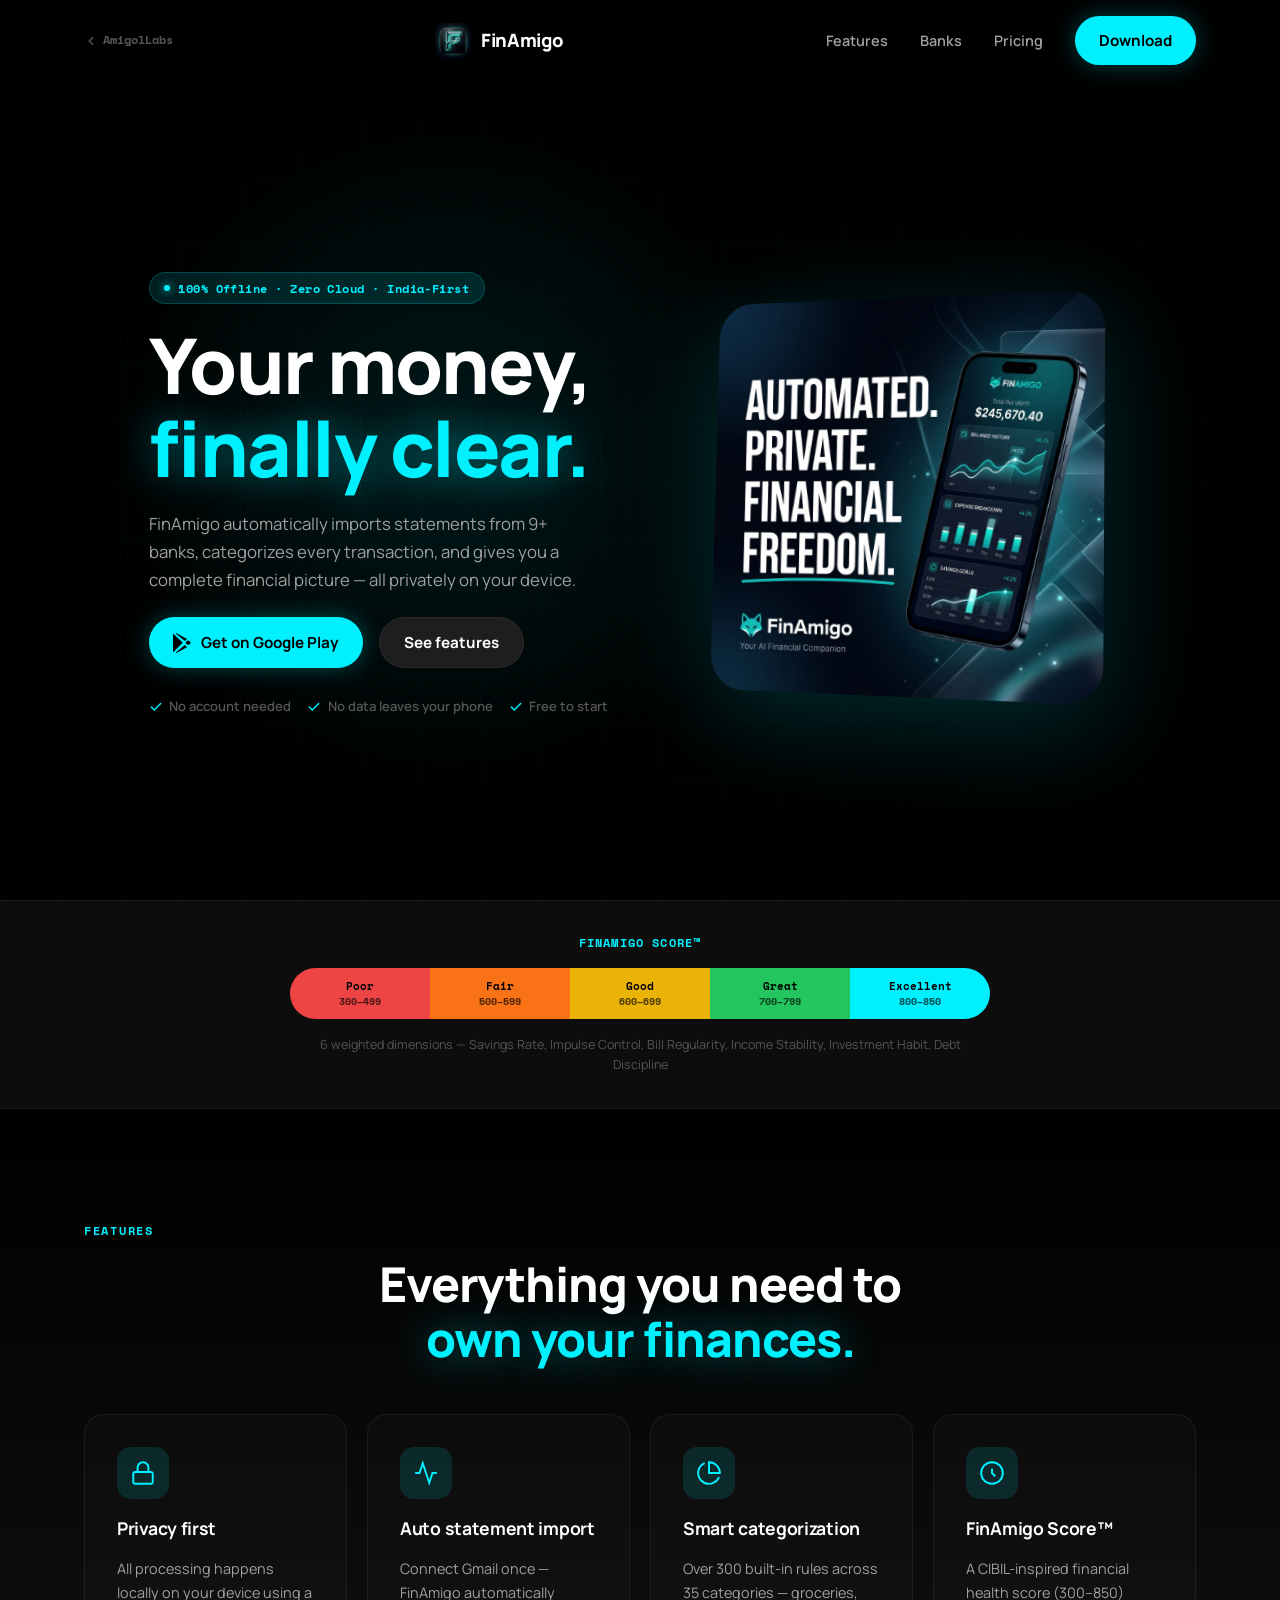
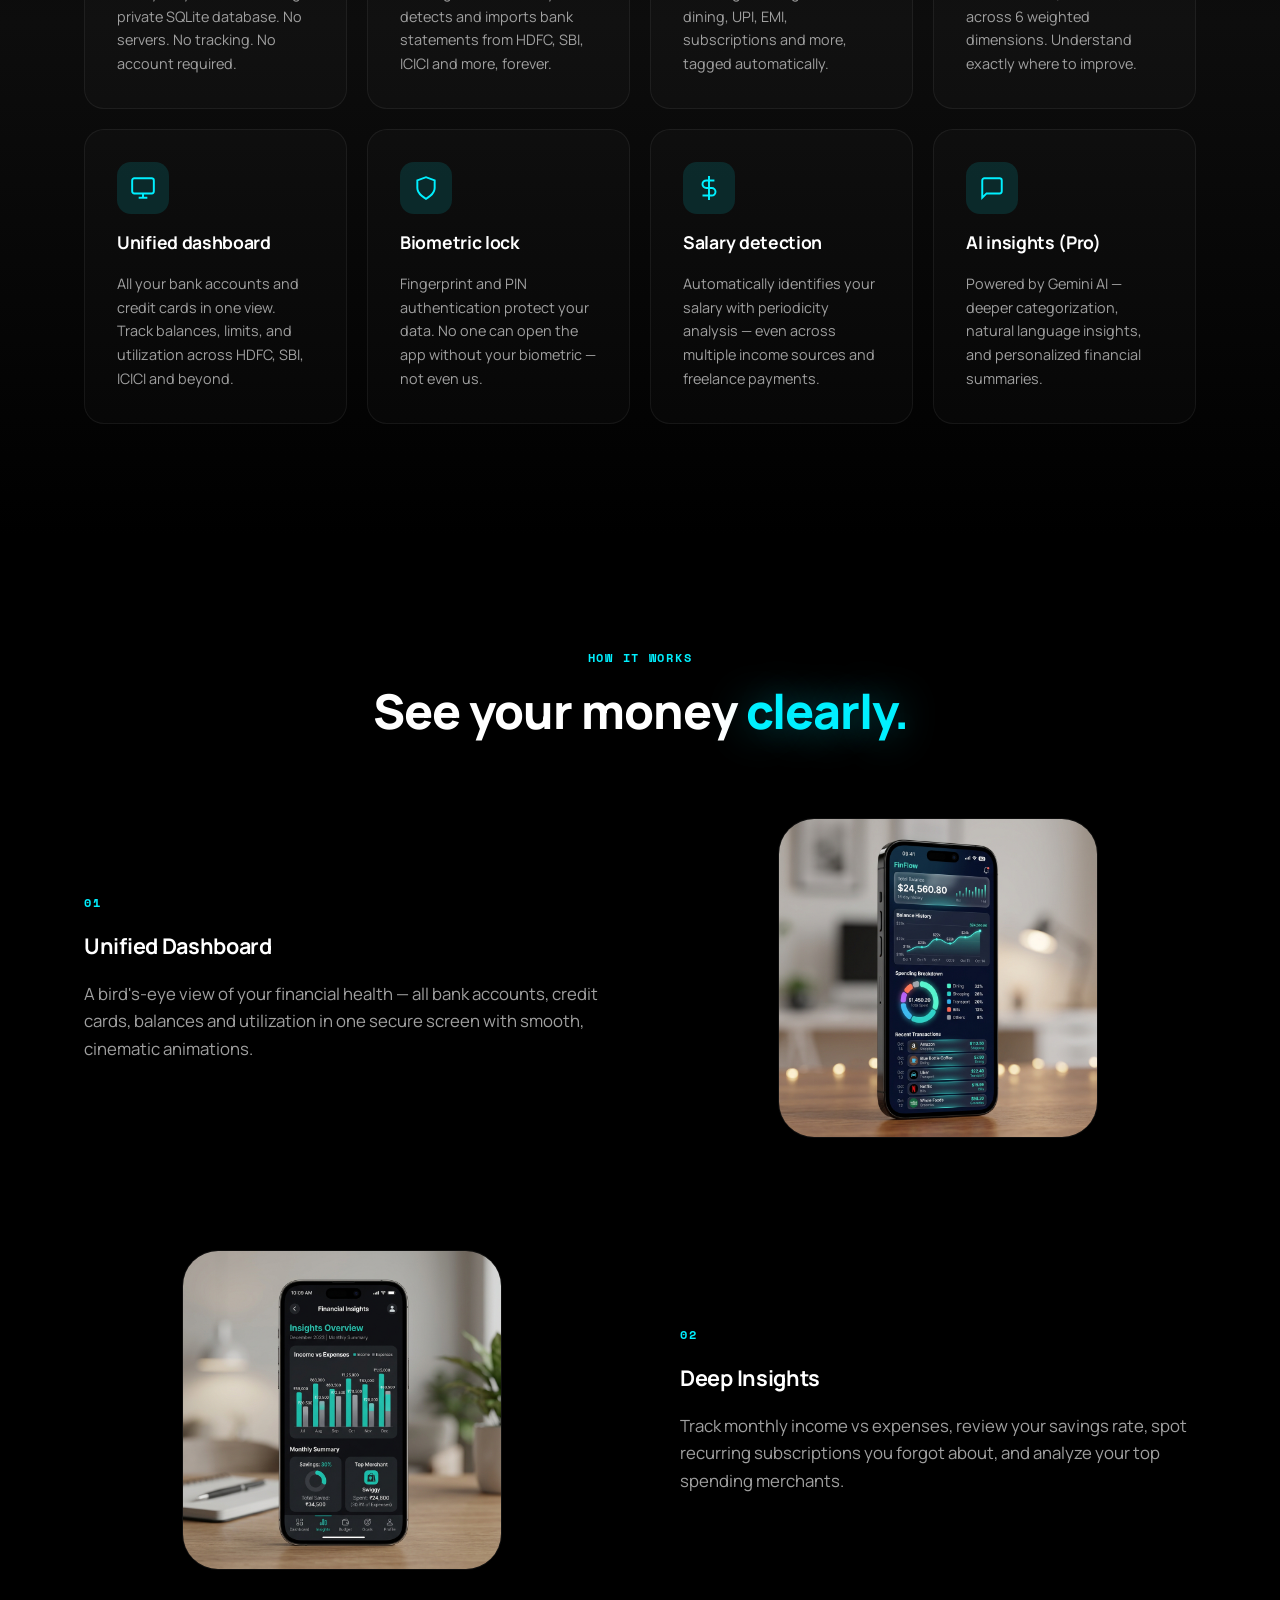
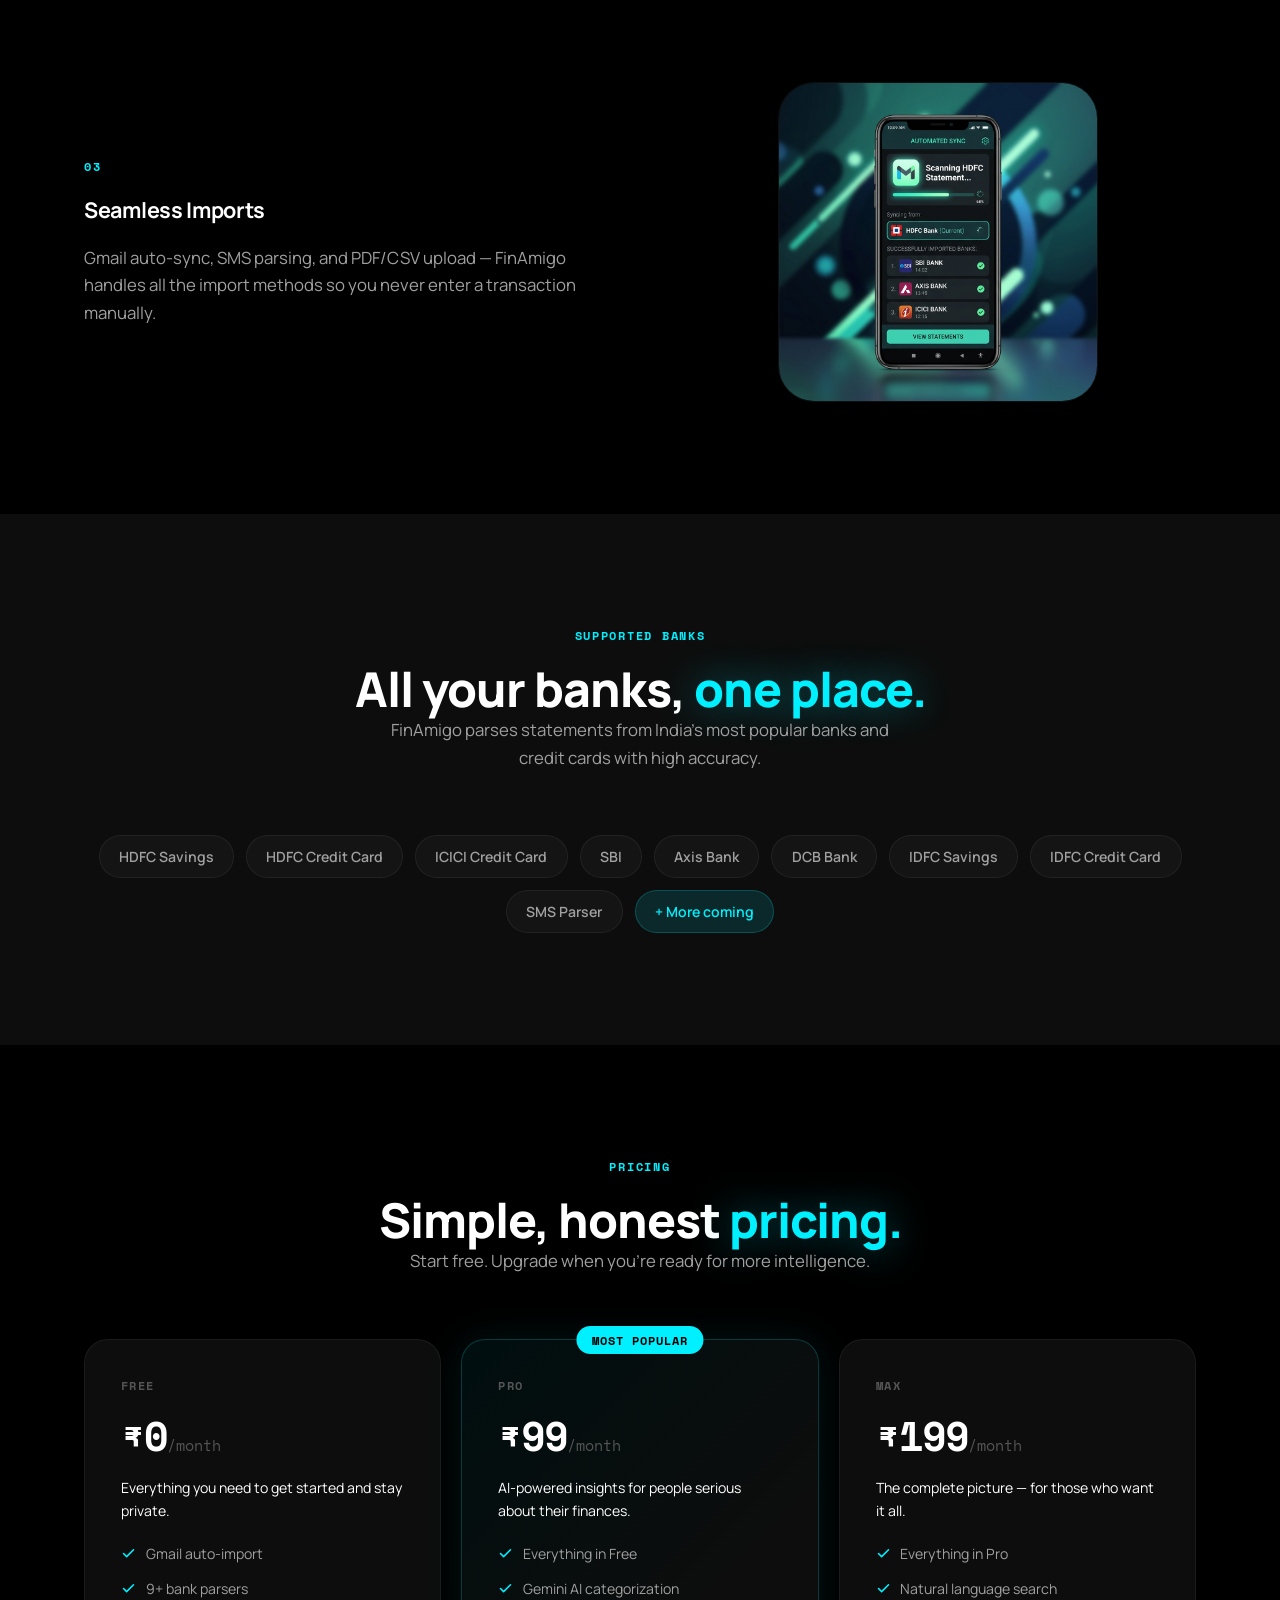
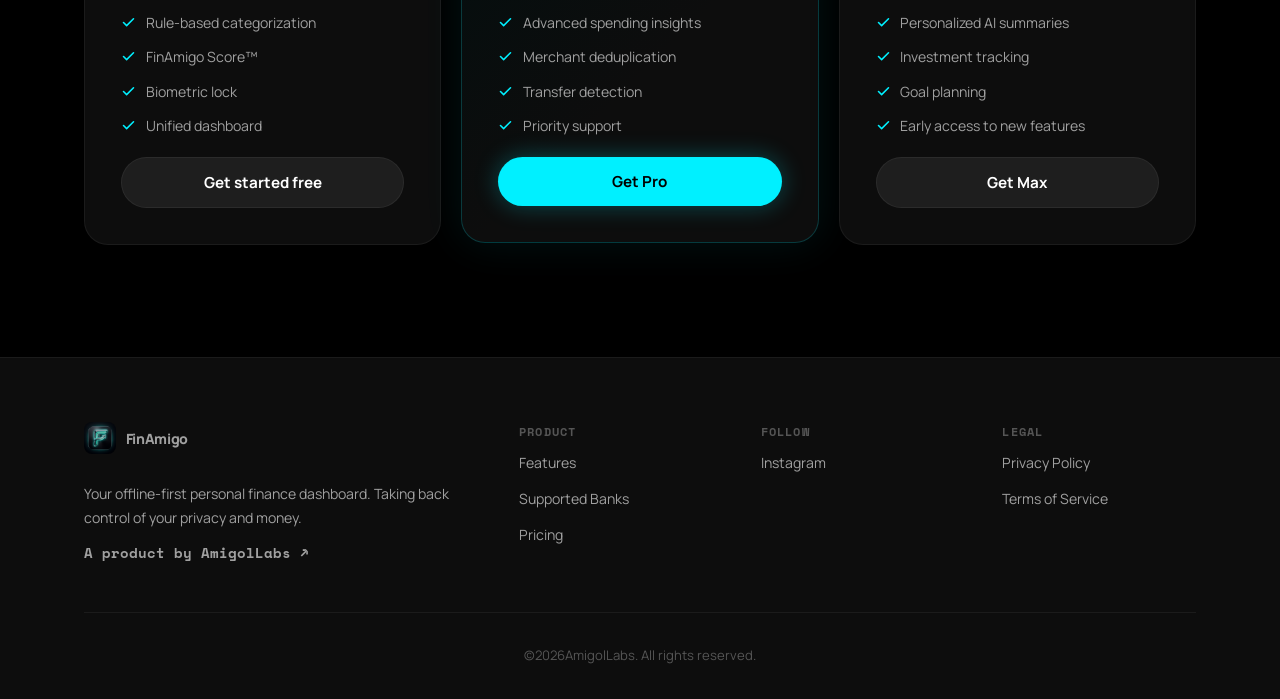
==== index.html @ de5a4629 "Initial launch: FinAmigo marketing website Co-Authored-By: Claude Sonnet 4.6 <noreply@anthropic.com>" ====
<!DOCTYPE html>
<html lang="en">
<head>
  <meta charset="UTF-8">
  <meta name="viewport" content="width=device-width, initial-scale=1.0">
  <title>FinAmigo — Offline-First Personal Finance for India</title>
  <meta name="description" content="FinAmigo is your privacy-first personal finance dashboard. Auto-import bank statements, track spending, and understand your money — 100% on-device.">
  <link rel="stylesheet" href="css/style.css">
  <link rel="icon" type="image/png" href="assets/images/app_icon.png">
</head>
<body>

  <!-- ── Navbar ──────────────────────────────────────────────────────────── -->
  <nav id="navbar">
    <div class="container nav-content">
      <a href="https://amigolabs.in" class="org-link">
        <svg width="14" height="14" viewBox="0 0 24 24" fill="none" stroke="currentColor" stroke-width="2.5" stroke-linecap="round" stroke-linejoin="round"><polyline points="15 18 9 12 15 6"/></svg>
        AmigolLabs
      </a>
      <a href="#" class="logo">
        <img src="assets/images/app_icon.png" alt="FinAmigo">
        FinAmigo
      </a>
      <div class="nav-links">
        <a href="#features">Features</a>
        <a href="#banks">Banks</a>
        <a href="#pricing">Pricing</a>
        <a href="#" onclick="alert('Coming soon on Google Play!'); return false;" class="btn btn-primary">Download</a>
      </div>
      <button class="hamburger" id="hamburger" aria-label="Menu">
        <span></span><span></span><span></span>
      </button>
    </div>
    <div class="mobile-menu" id="mobileMenu">
      <a href="#features">Features</a>
      <a href="#banks">Supported Banks</a>
      <a href="#pricing">Pricing</a>
      <a href="https://amigolabs.in">← AmigolLabs</a>
    </div>
  </nav>

  <!-- ── Hero ────────────────────────────────────────────────────────────── -->
  <header class="hero">
    <div class="glow-bg"></div>
    <div class="hero-grid"></div>
    <div class="container hero-content">
      <div class="hero-text fade-up">
        <div class="hero-badge">
          <span class="badge-dot"></span>
          100% Offline · Zero Cloud · India-First
        </div>
        <h1>Your money,<br><span class="highlight">finally clear.</span></h1>
        <p>FinAmigo automatically imports statements from 9+ banks, categorizes every transaction, and gives you a complete financial picture — all privately on your device.</p>
        <div class="cta-group">
          <a href="#" onclick="alert('Coming soon on Google Play!'); return false;" class="btn btn-primary">
            <svg width="20" height="20" viewBox="0 0 24 24" fill="currentColor"><path d="M3.18 23.76c.3.17.64.24.99.2l12.6-6.95-2.54-2.54-11.05 9.29zM.17 1.04C.07 1.3 0 1.6 0 1.94v20.12c0 .34.06.64.17.9l.09.09 11.27-11.27v-.27L.26.95.17 1.04zM20.65 10.48l-2.93-1.65-2.83 2.83 2.83 2.83 2.95-1.66c.84-.47.84-1.24-.02-1.35zM4.17.24l12.6 6.96-2.54 2.54L3.18.45c.3-.38.7-.4.99-.21z"/></svg>
            Get on Google Play
          </a>
          <a href="#features" class="btn btn-secondary">See features</a>
        </div>
        <div class="hero-trust">
          <div class="trust-item">
            <svg width="14" height="14" viewBox="0 0 24 24" fill="none" stroke="currentColor" stroke-width="2.5" stroke-linecap="round" stroke-linejoin="round"><polyline points="20 6 9 17 4 12"/></svg>
            No account needed
          </div>
          <div class="trust-item">
            <svg width="14" height="14" viewBox="0 0 24 24" fill="none" stroke="currentColor" stroke-width="2.5" stroke-linecap="round" stroke-linejoin="round"><polyline points="20 6 9 17 4 12"/></svg>
            No data leaves your phone
          </div>
          <div class="trust-item">
            <svg width="14" height="14" viewBox="0 0 24 24" fill="none" stroke="currentColor" stroke-width="2.5" stroke-linecap="round" stroke-linejoin="round"><polyline points="20 6 9 17 4 12"/></svg>
            Free to start
          </div>
        </div>
      </div>
      <div class="hero-image-container fade-up">
        <div class="phone-glow"></div>
        <img src="assets/images/feature_banner.png" alt="FinAmigo App Preview" class="hero-image">
      </div>
    </div>
  </header>

  <!-- ── Score strip ──────────────────────────────────────────────────────── -->
  <div class="score-strip">
    <div class="container score-strip-inner">
      <div class="score-label">FinAmigo Score™</div>
      <div class="score-track">
        <div class="score-segment bad">Poor<br><span>300–499</span></div>
        <div class="score-segment fair">Fair<br><span>500–599</span></div>
        <div class="score-segment good">Good<br><span>600–699</span></div>
        <div class="score-segment great">Great<br><span>700–799</span></div>
        <div class="score-segment excellent">Excellent<br><span>800–850</span></div>
      </div>
      <div class="score-desc">6 weighted dimensions — Savings Rate, Impulse Control, Bill Regularity, Income Stability, Investment Habit, Debt Discipline</div>
    </div>
  </div>

  <!-- ── Features ─────────────────────────────────────────────────────────── -->
  <section id="features" class="features">
    <div class="container">
      <div class="section-label fade-up">Features</div>
      <h2 class="fade-up">Everything you need to<br><span class="highlight">own your finances.</span></h2>

      <div class="feature-grid">
        <div class="feature-card fade-up">
          <div class="feature-icon">
            <svg viewBox="0 0 24 24" fill="none" stroke="currentColor" stroke-width="1.8"><rect x="3" y="11" width="18" height="11" rx="2"/><path d="M7 11V7a5 5 0 0 1 10 0v4"/></svg>
          </div>
          <h3>Privacy first</h3>
          <p>All processing happens locally on your device using a private SQLite database. No servers. No tracking. No account required.</p>
        </div>

        <div class="feature-card fade-up">
          <div class="feature-icon">
            <svg viewBox="0 0 24 24" fill="none" stroke="currentColor" stroke-width="1.8"><polyline points="22 12 18 12 15 21 9 3 6 12 2 12"/></svg>
          </div>
          <h3>Auto statement import</h3>
          <p>Connect Gmail once — FinAmigo automatically detects and imports bank statements from HDFC, SBI, ICICI and more, forever.</p>
        </div>

        <div class="feature-card fade-up">
          <div class="feature-icon">
            <svg viewBox="0 0 24 24" fill="none" stroke="currentColor" stroke-width="1.8"><path d="M21.21 15.89A10 10 0 1 1 8 2.83"/><path d="M22 12A10 10 0 0 0 12 2v10z"/></svg>
          </div>
          <h3>Smart categorization</h3>
          <p>Over 300 built-in rules across 35 categories — groceries, dining, UPI, EMI, subscriptions and more, tagged automatically.</p>
        </div>

        <div class="feature-card fade-up">
          <div class="feature-icon">
            <svg viewBox="0 0 24 24" fill="none" stroke="currentColor" stroke-width="1.8"><circle cx="12" cy="12" r="10"/><path d="M12 8v4l3 3"/></svg>
          </div>
          <h3>FinAmigo Score™</h3>
          <p>A CIBIL-inspired financial health score (300–850) across 6 weighted dimensions. Understand exactly where to improve.</p>
        </div>

        <div class="feature-card fade-up">
          <div class="feature-icon">
            <svg viewBox="0 0 24 24" fill="none" stroke="currentColor" stroke-width="1.8"><rect x="2" y="3" width="20" height="14" rx="2"/><line x1="8" y1="21" x2="16" y2="21"/><line x1="12" y1="17" x2="12" y2="21"/></svg>
          </div>
          <h3>Unified dashboard</h3>
          <p>All your bank accounts and credit cards in one view. Track balances, limits, and utilization across HDFC, SBI, ICICI and beyond.</p>
        </div>

        <div class="feature-card fade-up">
          <div class="feature-icon">
            <svg viewBox="0 0 24 24" fill="none" stroke="currentColor" stroke-width="1.8"><path d="M12 22s8-4 8-10V5l-8-3-8 3v7c0 6 8 10 8 10z"/></svg>
          </div>
          <h3>Biometric lock</h3>
          <p>Fingerprint and PIN authentication protect your data. No one can open the app without your biometric — not even us.</p>
        </div>

        <div class="feature-card fade-up">
          <div class="feature-icon">
            <svg viewBox="0 0 24 24" fill="none" stroke="currentColor" stroke-width="1.8"><line x1="12" y1="1" x2="12" y2="23"/><path d="M17 5H9.5a3.5 3.5 0 0 0 0 7h5a3.5 3.5 0 0 1 0 7H6"/></svg>
          </div>
          <h3>Salary detection</h3>
          <p>Automatically identifies your salary with periodicity analysis — even across multiple income sources and freelance payments.</p>
        </div>

        <div class="feature-card fade-up">
          <div class="feature-icon">
            <svg viewBox="0 0 24 24" fill="none" stroke="currentColor" stroke-width="1.8"><path d="M21 15a2 2 0 0 1-2 2H7l-4 4V5a2 2 0 0 1 2-2h14a2 2 0 0 1 2 2z"/></svg>
          </div>
          <h3>AI insights (Pro)</h3>
          <p>Powered by Gemini AI — deeper categorization, natural language insights, and personalized financial summaries.</p>
        </div>
      </div>
    </div>
  </section>

  <!-- ── Showcase ──────────────────────────────────────────────────────────── -->
  <section id="showcase" class="showcase">
    <div class="container">
      <div class="section-label fade-up" style="text-align:center">How it works</div>
      <h2 class="fade-up">See your money <span class="highlight">clearly.</span></h2>

      <div class="showcase-row fade-up">
        <div class="showcase-text">
          <div class="showcase-num">01</div>
          <h3>Unified Dashboard</h3>
          <p>A bird's-eye view of your financial health — all bank accounts, credit cards, balances and utilization in one secure screen with smooth, cinematic animations.</p>
        </div>
        <div class="showcase-img-wrap">
          <img src="assets/images/screenshot_dashboard.png" alt="Dashboard" class="showcase-img">
        </div>
      </div>

      <div class="showcase-row reverse fade-up">
        <div class="showcase-text">
          <div class="showcase-num">02</div>
          <h3>Deep Insights</h3>
          <p>Track monthly income vs expenses, review your savings rate, spot recurring subscriptions you forgot about, and analyze your top spending merchants.</p>
        </div>
        <div class="showcase-img-wrap">
          <img src="assets/images/screenshot_insights.png" alt="Insights" class="showcase-img">
        </div>
      </div>

      <div class="showcase-row fade-up">
        <div class="showcase-text">
          <div class="showcase-num">03</div>
          <h3>Seamless Imports</h3>
          <p>Gmail auto-sync, SMS parsing, and PDF/CSV upload — FinAmigo handles all the import methods so you never enter a transaction manually.</p>
        </div>
        <div class="showcase-img-wrap">
          <img src="assets/images/screenshot_sync.png" alt="Sync" class="showcase-img">
        </div>
      </div>
    </div>
  </section>

  <!-- ── Banks ─────────────────────────────────────────────────────────────── -->
  <section id="banks" class="banks">
    <div class="container">
      <div class="section-label fade-up" style="text-align:center">Supported banks</div>
      <h2 class="fade-up">All your banks, <span class="highlight">one place.</span></h2>
      <p class="section-sub fade-up">FinAmigo parses statements from India's most popular banks and credit cards with high accuracy.</p>
      <div class="banks-grid fade-up">
        <div class="bank-pill">HDFC Savings</div>
        <div class="bank-pill">HDFC Credit Card</div>
        <div class="bank-pill">ICICI Credit Card</div>
        <div class="bank-pill">SBI</div>
        <div class="bank-pill">Axis Bank</div>
        <div class="bank-pill">DCB Bank</div>
        <div class="bank-pill">IDFC Savings</div>
        <div class="bank-pill">IDFC Credit Card</div>
        <div class="bank-pill">SMS Parser</div>
        <div class="bank-pill more">+ More coming</div>
      </div>
    </div>
  </section>

  <!-- ── Pricing ────────────────────────────────────────────────────────────── -->
  <section id="pricing" class="pricing">
    <div class="container">
      <div class="section-label fade-up" style="text-align:center">Pricing</div>
      <h2 class="fade-up">Simple, honest <span class="highlight">pricing.</span></h2>
      <p class="section-sub fade-up">Start free. Upgrade when you're ready for more intelligence.</p>

      <div class="pricing-grid">
        <!-- Free -->
        <div class="pricing-card fade-up">
          <div class="plan-name">Free</div>
          <div class="plan-price">₹0<span>/month</span></div>
          <div class="plan-desc">Everything you need to get started and stay private.</div>
          <ul class="plan-features">
            <li><svg viewBox="0 0 24 24" fill="none" stroke="currentColor" stroke-width="2.5" stroke-linecap="round" stroke-linejoin="round"><polyline points="20 6 9 17 4 12"/></svg> Gmail auto-import</li>
            <li><svg viewBox="0 0 24 24" fill="none" stroke="currentColor" stroke-width="2.5" stroke-linecap="round" stroke-linejoin="round"><polyline points="20 6 9 17 4 12"/></svg> 9+ bank parsers</li>
            <li><svg viewBox="0 0 24 24" fill="none" stroke="currentColor" stroke-width="2.5" stroke-linecap="round" stroke-linejoin="round"><polyline points="20 6 9 17 4 12"/></svg> Rule-based categorization</li>
            <li><svg viewBox="0 0 24 24" fill="none" stroke="currentColor" stroke-width="2.5" stroke-linecap="round" stroke-linejoin="round"><polyline points="20 6 9 17 4 12"/></svg> FinAmigo Score™</li>
            <li><svg viewBox="0 0 24 24" fill="none" stroke="currentColor" stroke-width="2.5" stroke-linecap="round" stroke-linejoin="round"><polyline points="20 6 9 17 4 12"/></svg> Biometric lock</li>
            <li><svg viewBox="0 0 24 24" fill="none" stroke="currentColor" stroke-width="2.5" stroke-linecap="round" stroke-linejoin="round"><polyline points="20 6 9 17 4 12"/></svg> Unified dashboard</li>
          </ul>
          <a href="#" onclick="alert('Coming soon!'); return false;" class="btn btn-secondary plan-cta">Get started free</a>
        </div>

        <!-- Pro -->
        <div class="pricing-card pro fade-up">
          <div class="plan-badge">Most popular</div>
          <div class="plan-name">Pro</div>
          <div class="plan-price">₹99<span>/month</span></div>
          <div class="plan-desc">AI-powered insights for people serious about their finances.</div>
          <ul class="plan-features">
            <li><svg viewBox="0 0 24 24" fill="none" stroke="currentColor" stroke-width="2.5" stroke-linecap="round" stroke-linejoin="round"><polyline points="20 6 9 17 4 12"/></svg> Everything in Free</li>
            <li><svg viewBox="0 0 24 24" fill="none" stroke="currentColor" stroke-width="2.5" stroke-linecap="round" stroke-linejoin="round"><polyline points="20 6 9 17 4 12"/></svg> Gemini AI categorization</li>
            <li><svg viewBox="0 0 24 24" fill="none" stroke="currentColor" stroke-width="2.5" stroke-linecap="round" stroke-linejoin="round"><polyline points="20 6 9 17 4 12"/></svg> Advanced spending insights</li>
            <li><svg viewBox="0 0 24 24" fill="none" stroke="currentColor" stroke-width="2.5" stroke-linecap="round" stroke-linejoin="round"><polyline points="20 6 9 17 4 12"/></svg> Merchant deduplication</li>
            <li><svg viewBox="0 0 24 24" fill="none" stroke="currentColor" stroke-width="2.5" stroke-linecap="round" stroke-linejoin="round"><polyline points="20 6 9 17 4 12"/></svg> Transfer detection</li>
            <li><svg viewBox="0 0 24 24" fill="none" stroke="currentColor" stroke-width="2.5" stroke-linecap="round" stroke-linejoin="round"><polyline points="20 6 9 17 4 12"/></svg> Priority support</li>
          </ul>
          <a href="#" onclick="alert('Coming soon!'); return false;" class="btn btn-primary plan-cta">Get Pro</a>
        </div>

        <!-- Max -->
        <div class="pricing-card fade-up">
          <div class="plan-name">Max</div>
          <div class="plan-price">₹199<span>/month</span></div>
          <div class="plan-desc">The complete picture — for those who want it all.</div>
          <ul class="plan-features">
            <li><svg viewBox="0 0 24 24" fill="none" stroke="currentColor" stroke-width="2.5" stroke-linecap="round" stroke-linejoin="round"><polyline points="20 6 9 17 4 12"/></svg> Everything in Pro</li>
            <li><svg viewBox="0 0 24 24" fill="none" stroke="currentColor" stroke-width="2.5" stroke-linecap="round" stroke-linejoin="round"><polyline points="20 6 9 17 4 12"/></svg> Natural language search</li>
            <li><svg viewBox="0 0 24 24" fill="none" stroke="currentColor" stroke-width="2.5" stroke-linecap="round" stroke-linejoin="round"><polyline points="20 6 9 17 4 12"/></svg> Personalized AI summaries</li>
            <li><svg viewBox="0 0 24 24" fill="none" stroke="currentColor" stroke-width="2.5" stroke-linecap="round" stroke-linejoin="round"><polyline points="20 6 9 17 4 12"/></svg> Investment tracking</li>
            <li><svg viewBox="0 0 24 24" fill="none" stroke="currentColor" stroke-width="2.5" stroke-linecap="round" stroke-linejoin="round"><polyline points="20 6 9 17 4 12"/></svg> Goal planning</li>
            <li><svg viewBox="0 0 24 24" fill="none" stroke="currentColor" stroke-width="2.5" stroke-linecap="round" stroke-linejoin="round"><polyline points="20 6 9 17 4 12"/></svg> Early access to new features</li>
          </ul>
          <a href="#" onclick="alert('Coming soon!'); return false;" class="btn btn-secondary plan-cta">Get Max</a>
        </div>
      </div>
    </div>
  </section>

  <!-- ── Footer ────────────────────────────────────────────────────────────── -->
  <footer>
    <div class="container">
      <div class="footer-content">
        <div class="footer-col brand-col">
          <a href="#" class="logo" style="margin-bottom:1rem;">
            <img src="assets/images/app_icon.png" alt="FinAmigo" style="height:32px; border-radius:8px;">
            FinAmigo
          </a>
          <p>Your offline-first personal finance dashboard. Taking back control of your privacy and money.</p>
          <a href="https://amigolabs.in" class="org-back">A product by AmigolLabs ↗</a>
        </div>
        <div class="footer-col">
          <h5>Product</h5>
          <ul>
            <li><a href="#features">Features</a></li>
            <li><a href="#banks">Supported Banks</a></li>
            <li><a href="#pricing">Pricing</a></li>
          </ul>
        </div>
        <div class="footer-col">
          <h5>Follow</h5>
          <ul>
            <li><a href="https://instagram.com/finamigox" target="_blank" rel="noopener">Instagram</a></li>
          </ul>
        </div>
        <div class="footer-col">
          <h5>Legal</h5>
          <ul>
            <li><a href="privacy.html">Privacy Policy</a></li>
            <li><a href="terms.html">Terms of Service</a></li>
          </ul>
        </div>
      </div>
      <div class="footer-bottom">
        &copy; <span id="year"></span> AmigolLabs. All rights reserved.
      </div>
    </div>
  </footer>

  <script src="js/main.js"></script>
  <script>document.getElementById('year').textContent = new Date().getFullYear();</script>
</body>
</html>
---- css/style.css ----
@import url('https://fonts.googleapis.com/css2?family=Manrope:wght@400;500;600;700;800&family=Space+Mono:wght@400;700&display=swap');

/* ── Tokens ──────────────────────────────────────────────────────────────── */
:root {
  --teal:          #00F0FF;
  --teal-dim:      rgba(0, 240, 255, 0.12);
  --teal-glow:     rgba(0, 240, 255, 0.28);
  --purple:        #B084FF;
  --copper:        #E5B582;
  --bg:            #000000;
  --surface-1:     #0d0d0d;
  --surface-2:     #141414;
  --surface-3:     #1e1e1e;
  --border:        rgba(255, 255, 255, 0.06);
  --border-teal:   rgba(0, 240, 255, 0.2);
  --text-1:        #ffffff;
  --text-2:        #a0a0a0;
  --text-3:        #555555;
  --font:          'Manrope', sans-serif;
  --mono:          'Space Mono', monospace;
  --ease:          cubic-bezier(0.16, 1, 0.3, 1);
}

/* ── Reset ───────────────────────────────────────────────────────────────── */
*, *::before, *::after { box-sizing: border-box; margin: 0; padding: 0; }
html  { scroll-behavior: smooth; }
body  {
  font-family: var(--font);
  background: var(--bg);
  color: var(--text-1);
  line-height: 1.65;
  overflow-x: hidden;
  -webkit-font-smoothing: antialiased;
}
a   { text-decoration: none; color: inherit; }
img { display: block; max-width: 100%; }

/* ── Typography ──────────────────────────────────────────────────────────── */
h1 { font-size: clamp(2.6rem, 6vw, 4.8rem); font-weight: 800; letter-spacing: -1.5px; line-height: 1.08; }
h2 { font-size: clamp(2rem, 4vw, 3rem);     font-weight: 800; letter-spacing: -1px;   line-height: 1.15; text-align: center; }
h3 { font-size: 1.35rem; font-weight: 700; letter-spacing: -0.3px; }
h4 { font-size: 1rem;    font-weight: 700; }
p  { color: var(--text-2); font-size: 1.05rem; }

.highlight {
  color: var(--teal);
  text-shadow: 0 0 40px rgba(0, 240, 255, 0.45);
}

/* ── Layout ──────────────────────────────────────────────────────────────── */
.container { max-width: 1160px; margin: 0 auto; padding: 0 1.5rem; }
section    { padding: 7rem 0; }

.section-label {
  font-family: var(--mono);
  font-size: 0.72rem;
  font-weight: 700;
  letter-spacing: 0.15em;
  text-transform: uppercase;
  color: var(--teal);
  margin-bottom: 1rem;
}

.section-sub {
  max-width: 520px;
  margin: 0 auto 4rem;
  text-align: center;
  font-size: 1.05rem;
}

/* ── Buttons ─────────────────────────────────────────────────────────────── */
.btn {
  display: inline-flex;
  align-items: center;
  gap: 0.5rem;
  padding: 0.75rem 1.5rem;
  border-radius: 50px;
  font-family: var(--font);
  font-size: 0.95rem;
  font-weight: 700;
  cursor: pointer;
  border: none;
  transition: all 0.25s var(--ease);
  white-space: nowrap;
}
.btn-primary {
  background: var(--teal);
  color: #000;
  box-shadow: 0 0 24px var(--teal-glow);
}
.btn-primary:hover {
  box-shadow: 0 0 44px rgba(0, 240, 255, 0.55);
  transform: translateY(-2px);
}
.btn-secondary {
  background: var(--surface-3);
  color: var(--text-1);
  border: 1px solid var(--border);
}
.btn-secondary:hover {
  background: var(--surface-2);
  border-color: rgba(255,255,255,0.12);
  transform: translateY(-2px);
}

/* ── Navbar ──────────────────────────────────────────────────────────────── */
nav {
  position: fixed;
  top: 0; left: 0; right: 0;
  z-index: 100;
  padding: 1rem 0;
  border-bottom: 1px solid transparent;
  transition: all 0.3s ease;
}
nav.scrolled {
  background: rgba(0,0,0,0.88);
  backdrop-filter: blur(16px);
  -webkit-backdrop-filter: blur(16px);
  border-bottom-color: var(--border);
}
.nav-content {
  display: flex;
  align-items: center;
  justify-content: space-between;
  gap: 1rem;
}
.org-link {
  display: flex;
  align-items: center;
  gap: 0.3rem;
  font-size: 0.78rem;
  font-weight: 600;
  color: var(--text-3);
  font-family: var(--mono);
  transition: color 0.2s;
}
.org-link:hover { color: var(--text-2); }
.logo {
  display: flex;
  align-items: center;
  gap: 0.6rem;
  font-size: 1.15rem;
  font-weight: 800;
  letter-spacing: -0.3px;
  color: var(--text-1);
}
.logo img { height: 36px; border-radius: 8px; }
.nav-links {
  display: flex;
  align-items: center;
  gap: 2rem;
}
.nav-links a:not(.btn) {
  color: var(--text-2);
  font-size: 0.9rem;
  font-weight: 600;
  transition: color 0.2s;
}
.nav-links a:not(.btn):hover { color: var(--text-1); }

.hamburger {
  display: none;
  flex-direction: column;
  gap: 5px;
  background: none;
  border: none;
  cursor: pointer;
  padding: 4px;
}
.hamburger span {
  display: block;
  width: 22px;
  height: 2px;
  background: var(--text-1);
  border-radius: 2px;
}
.mobile-menu {
  display: none;
  flex-direction: column;
  background: rgba(0,0,0,0.96);
  border-top: 1px solid var(--border);
}
.mobile-menu a {
  padding: 0.9rem 1.5rem;
  color: var(--text-2);
  font-weight: 600;
  font-size: 0.95rem;
  border-bottom: 1px solid var(--border);
  transition: color 0.2s;
}
.mobile-menu a:hover { color: var(--text-1); }
.mobile-menu.open { display: flex; }

/* ── Hero ────────────────────────────────────────────────────────────────── */
.hero {
  min-height: 100svh;
  display: flex;
  align-items: center;
  padding-top: 90px;
  position: relative;
  overflow: hidden;
}
.glow-bg {
  position: absolute;
  width: 700px;
  height: 700px;
  background: radial-gradient(circle, rgba(0,240,255,0.1) 0%, transparent 70%);
  top: 50%; left: 35%;
  transform: translate(-50%, -50%);
  pointer-events: none;
}
.hero-grid {
  position: absolute;
  inset: 0;
  background-image:
    linear-gradient(rgba(0,240,255,0.03) 1px, transparent 1px),
    linear-gradient(90deg, rgba(0,240,255,0.03) 1px, transparent 1px);
  background-size: 60px 60px;
  mask-image: radial-gradient(ellipse 80% 70% at 30% 50%, black, transparent);
  pointer-events: none;
}
.hero-content {
  display: grid;
  grid-template-columns: 1fr 1fr;
  gap: 4rem;
  align-items: center;
  position: relative;
  z-index: 1;
}
.hero-text { display: flex; flex-direction: column; gap: 1.25rem; }

.hero-badge {
  display: inline-flex;
  align-items: center;
  gap: 0.5rem;
  padding: 0.35rem 0.9rem;
  border-radius: 50px;
  border: 1px solid var(--border-teal);
  background: var(--teal-dim);
  font-size: 0.72rem;
  font-weight: 700;
  color: var(--teal);
  font-family: var(--mono);
  letter-spacing: 0.04em;
  width: fit-content;
}
.badge-dot {
  width: 6px; height: 6px;
  background: var(--teal);
  border-radius: 50%;
  box-shadow: 0 0 8px var(--teal);
  animation: pulse 2s infinite;
}
@keyframes pulse {
  0%,100% { opacity:1; transform:scale(1); }
  50%      { opacity:0.5; transform:scale(0.8); }
}

.hero-text h1 { margin: 0; }
.hero-text p  { max-width: 440px; }

.cta-group { display: flex; gap: 1rem; flex-wrap: wrap; margin-top: 0.25rem; }

.hero-trust {
  display: flex;
  flex-wrap: wrap;
  gap: 1rem;
  margin-top: 0.5rem;
}
.trust-item {
  display: flex;
  align-items: center;
  gap: 0.4rem;
  font-size: 0.82rem;
  font-weight: 600;
  color: var(--text-3);
}
.trust-item svg { color: var(--teal); flex-shrink: 0; }

.hero-image-container {
  position: relative;
  perspective: 1200px;
  display: flex;
  justify-content: center;
}
.phone-glow {
  position: absolute;
  width: 400px;
  height: 400px;
  background: radial-gradient(circle, rgba(0,240,255,0.15) 0%, transparent 70%);
  top: 50%; left: 50%;
  transform: translate(-50%, -50%);
  pointer-events: none;
}
.hero-image {
  width: 100%;
  max-width: 400px;
  transform: rotateY(-14deg) rotateX(4deg);
  transition: transform 0.6s var(--ease);
  filter: drop-shadow(0 24px 50px rgba(0, 240, 255, 0.18));
  border-radius: 36px;
}
.hero-image:hover { transform: rotateY(0deg) rotateX(0deg); }

/* ── Score Strip ─────────────────────────────────────────────────────────── */
.score-strip {
  background: var(--surface-1);
  border-top: 1px solid var(--border);
  border-bottom: 1px solid var(--border);
  padding: 2rem 0;
}
.score-strip-inner {
  display: flex;
  flex-direction: column;
  align-items: center;
  gap: 1rem;
}
.score-label {
  font-family: var(--mono);
  font-size: 0.72rem;
  font-weight: 700;
  letter-spacing: 0.1em;
  text-transform: uppercase;
  color: var(--teal);
}
.score-track {
  display: flex;
  border-radius: 50px;
  overflow: hidden;
  width: 100%;
  max-width: 700px;
  font-size: 0.7rem;
  font-weight: 700;
  font-family: var(--mono);
  text-align: center;
}
.score-segment {
  flex: 1;
  padding: 0.6rem 0.25rem;
  line-height: 1.4;
  color: #000;
}
.score-segment span { font-size: 0.62rem; opacity: 0.7; }
.score-segment.bad       { background: #ef4444; }
.score-segment.fair      { background: #f97316; }
.score-segment.good      { background: #eab308; }
.score-segment.great     { background: #22c55e; }
.score-segment.excellent { background: var(--teal); }
.score-desc {
  font-size: 0.78rem;
  color: var(--text-3);
  text-align: center;
  max-width: 680px;
}

/* ── Features ────────────────────────────────────────────────────────────── */
.features {
  background: linear-gradient(to bottom, var(--bg), var(--surface-1), var(--bg));
}
.features h2 { margin-bottom: 3rem; }
.feature-grid {
  display: grid;
  grid-template-columns: repeat(auto-fit, minmax(260px, 1fr));
  gap: 1.25rem;
}
.feature-card {
  background: rgba(255,255,255,0.02);
  border: 1px solid var(--border);
  border-radius: 20px;
  padding: 2rem;
  transition: all 0.3s var(--ease);
  display: flex;
  flex-direction: column;
  gap: 0.9rem;
}
.feature-card:hover {
  transform: translateY(-6px);
  border-color: var(--border-teal);
  background: rgba(0, 240, 255, 0.03);
  box-shadow: 0 12px 40px rgba(0,0,0,0.4);
}
.feature-icon {
  width: 52px; height: 52px;
  background: var(--teal-dim);
  border-radius: 14px;
  display: flex;
  align-items: center;
  justify-content: center;
  color: var(--teal);
  flex-shrink: 0;
}
.feature-icon svg { width: 26px; height: 26px; }
.feature-card h3 { font-size: 1.1rem; }
.feature-card p  { font-size: 0.9rem; margin: 0; }

/* ── Showcase ────────────────────────────────────────────────────────────── */
.showcase { background: var(--bg); }
.showcase h2 { margin-bottom: 5rem; }

.showcase-row {
  display: grid;
  grid-template-columns: 1fr 1fr;
  gap: 5rem;
  align-items: center;
  margin-bottom: 7rem;
}
.showcase-row:last-child { margin-bottom: 0; }
.showcase-row.reverse { direction: rtl; }
.showcase-row.reverse > * { direction: ltr; }

.showcase-text {
  display: flex;
  flex-direction: column;
  gap: 1rem;
}
.showcase-num {
  font-family: var(--mono);
  font-size: 0.72rem;
  font-weight: 700;
  letter-spacing: 0.15em;
  color: var(--teal);
}
.showcase-img-wrap { display: flex; justify-content: center; }
.showcase-img {
  width: 100%;
  max-width: 320px;
  border-radius: 36px;
  box-shadow: 0 24px 60px rgba(0,0,0,0.6);
  border: 1px solid var(--border);
}

/* ── Banks ───────────────────────────────────────────────────────────────── */
.banks { background: var(--surface-1); }
.banks h2 { margin-bottom: 0; }

.banks-grid {
  display: flex;
  flex-wrap: wrap;
  gap: 0.75rem;
  justify-content: center;
  margin-top: 1rem;
}
.bank-pill {
  padding: 0.55rem 1.2rem;
  border-radius: 50px;
  border: 1px solid var(--border);
  background: var(--surface-2);
  font-size: 0.88rem;
  font-weight: 600;
  color: var(--text-2);
  transition: all 0.2s ease;
}
.bank-pill:hover {
  border-color: var(--border-teal);
  color: var(--text-1);
}
.bank-pill.more {
  border-color: var(--border-teal);
  color: var(--teal);
  background: var(--teal-dim);
}

/* ── Pricing ─────────────────────────────────────────────────────────────── */
.pricing { background: var(--bg); }
.pricing h2 { margin-bottom: 0; }

.pricing-grid {
  display: grid;
  grid-template-columns: repeat(3, 1fr);
  gap: 1.25rem;
  margin-top: 1rem;
  align-items: start;
}
.pricing-card {
  border-radius: 24px;
  border: 1px solid var(--border);
  background: var(--surface-1);
  padding: 2.25rem;
  display: flex;
  flex-direction: column;
  gap: 1.25rem;
  position: relative;
  transition: transform 0.3s var(--ease), border-color 0.3s;
}
.pricing-card:hover { transform: translateY(-6px); }
.pricing-card.pro {
  border-color: var(--border-teal);
  background: linear-gradient(135deg, rgba(0,240,255,0.06) 0%, var(--surface-1) 60%);
  box-shadow: 0 0 40px rgba(0,240,255,0.08);
}
.plan-badge {
  position: absolute;
  top: -14px;
  left: 50%;
  transform: translateX(-50%);
  background: var(--teal);
  color: #000;
  font-size: 0.72rem;
  font-weight: 800;
  font-family: var(--mono);
  letter-spacing: 0.08em;
  text-transform: uppercase;
  padding: 0.3rem 1rem;
  border-radius: 50px;
  white-space: nowrap;
}
.plan-name {
  font-size: 0.75rem;
  font-weight: 700;
  font-family: var(--mono);
  letter-spacing: 0.12em;
  text-transform: uppercase;
  color: var(--text-3);
}
.plan-price {
  font-size: 2.5rem;
  font-weight: 800;
  font-family: var(--mono);
  color: var(--text-1);
  letter-spacing: -1px;
  line-height: 1;
}
.plan-price span { font-size: 0.95rem; font-weight: 400; color: var(--text-3); letter-spacing: 0; }
.plan-desc { font-size: 0.88rem; }

.plan-features {
  list-style: none;
  display: flex;
  flex-direction: column;
  gap: 0.7rem;
  flex: 1;
}
.plan-features li {
  display: flex;
  align-items: center;
  gap: 0.6rem;
  font-size: 0.88rem;
  color: var(--text-2);
}
.plan-features svg {
  width: 15px; height: 15px;
  color: var(--teal);
  flex-shrink: 0;
}
.plan-cta { margin-top: auto; justify-content: center; }

/* ── Footer ──────────────────────────────────────────────────────────────── */
footer {
  background: var(--surface-1);
  border-top: 1px solid var(--border);
  padding: 4rem 0 2rem;
}
.footer-content {
  display: grid;
  grid-template-columns: 2fr 1fr 1fr 1fr;
  gap: 3rem;
  margin-bottom: 3rem;
}
.brand-col { display: flex; flex-direction: column; gap: 0.75rem; }
.brand-col p { font-size: 0.88rem; margin: 0; }
.org-back {
  font-size: 0.8rem;
  font-weight: 600;
  color: var(--teal);
  font-family: var(--mono);
  transition: opacity 0.2s;
}
.org-back:hover { opacity: 0.7; }
.footer-col h5 {
  font-size: 0.72rem;
  font-weight: 700;
  text-transform: uppercase;
  letter-spacing: 0.1em;
  font-family: var(--mono);
  color: var(--text-3);
  margin-bottom: 0.5rem;
}
.footer-col ul { list-style: none; display: flex; flex-direction: column; gap: 0.6rem; }
.footer-col a  { font-size: 0.88rem; color: var(--text-2); transition: color 0.2s; }
.footer-col a:hover { color: var(--text-1); }
.footer-bottom {
  display: flex;
  justify-content: center;
  padding-top: 2rem;
  border-top: 1px solid var(--border);
  font-size: 0.82rem;
  color: var(--text-3);
}

/* ── Animations ──────────────────────────────────────────────────────────── */
.fade-up {
  opacity: 0;
  transform: translateY(24px);
  transition: opacity 0.7s var(--ease), transform 0.7s var(--ease);
}
.fade-up.visible { opacity: 1; transform: translateY(0); }

.feature-grid .fade-up:nth-child(2) { transition-delay: 0.05s; }
.feature-grid .fade-up:nth-child(3) { transition-delay: 0.10s; }
.feature-grid .fade-up:nth-child(4) { transition-delay: 0.15s; }
.feature-grid .fade-up:nth-child(5) { transition-delay: 0.20s; }
.feature-grid .fade-up:nth-child(6) { transition-delay: 0.25s; }
.pricing-grid .fade-up:nth-child(2) { transition-delay: 0.08s; }
.pricing-grid .fade-up:nth-child(3) { transition-delay: 0.16s; }

/* ── Responsive ──────────────────────────────────────────────────────────── */
@media (max-width: 1000px) {
  .pricing-grid   { grid-template-columns: 1fr; max-width: 420px; margin-inline: auto; }
  .footer-content { grid-template-columns: 1fr 1fr; }
}

@media (max-width: 800px) {
  .hero-content    { grid-template-columns: 1fr; text-align: center; }
  .hero-text       { align-items: center; }
  .hero-badge      { align-self: center; }
  .hero-trust      { justify-content: center; }
  .cta-group       { justify-content: center; }
  .hero-image      { transform: none; max-width: 280px; }
  .showcase-row    { grid-template-columns: 1fr; gap: 2.5rem; text-align: center; }
  .showcase-row.reverse { direction: ltr; }
  .footer-content  { grid-template-columns: 1fr 1fr; }
}

@media (max-width: 640px) {
  .nav-links  { display: none; }
  .hamburger  { display: flex; }
  .org-link   { display: none; }
  .score-track { font-size: 0.6rem; }
  .footer-content { grid-template-columns: 1fr; }
}
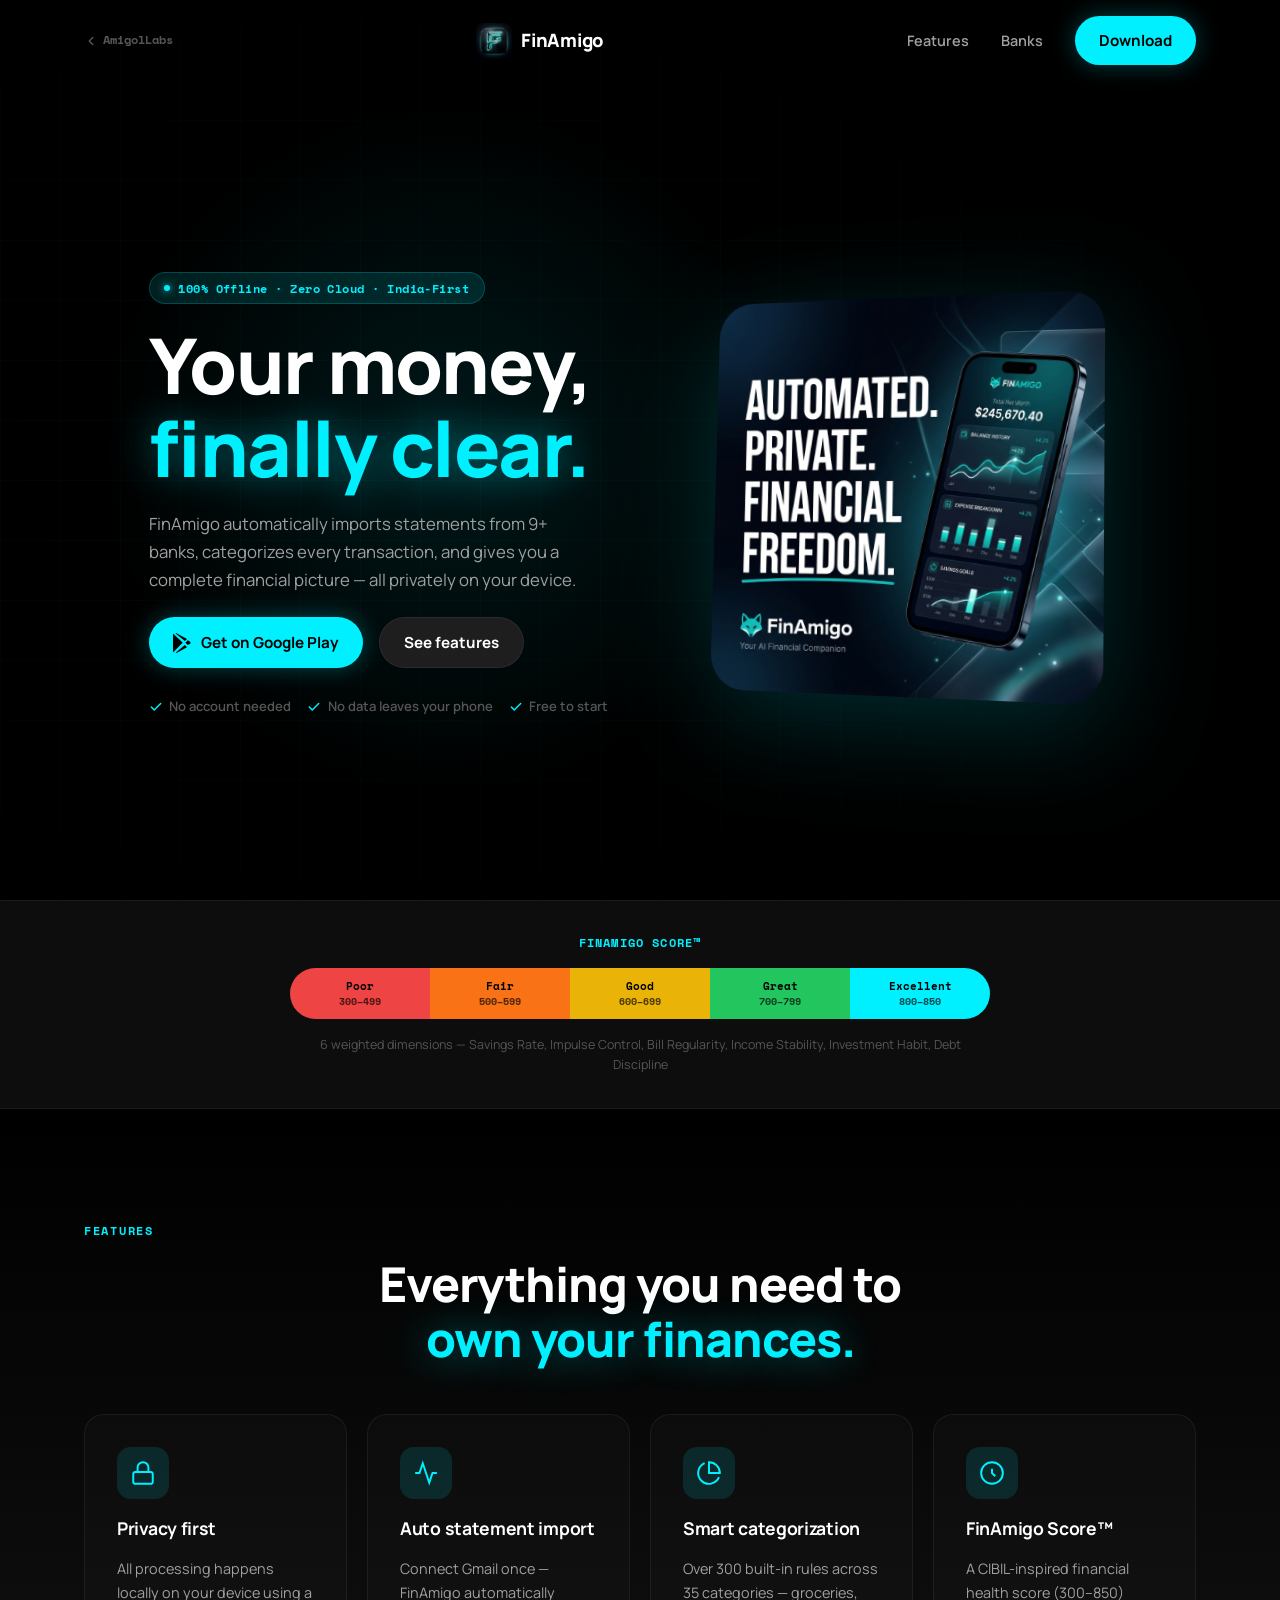
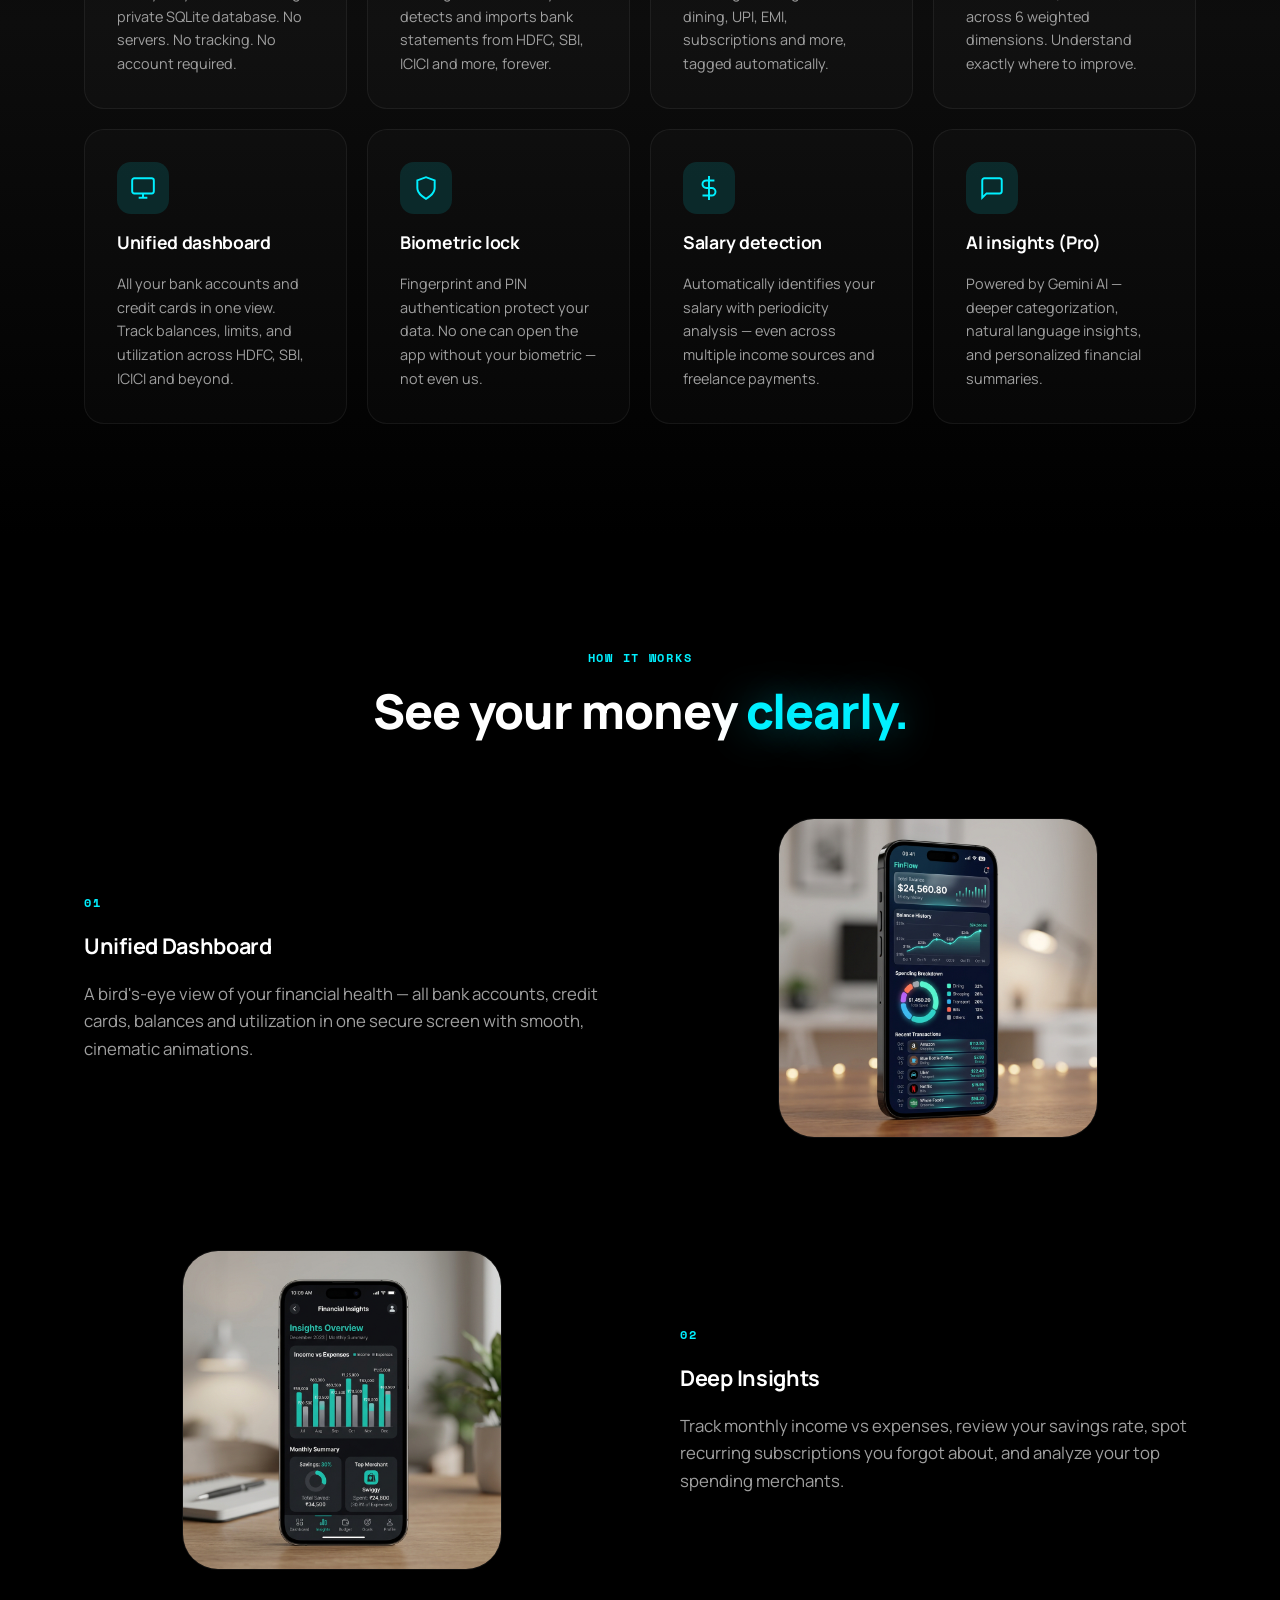
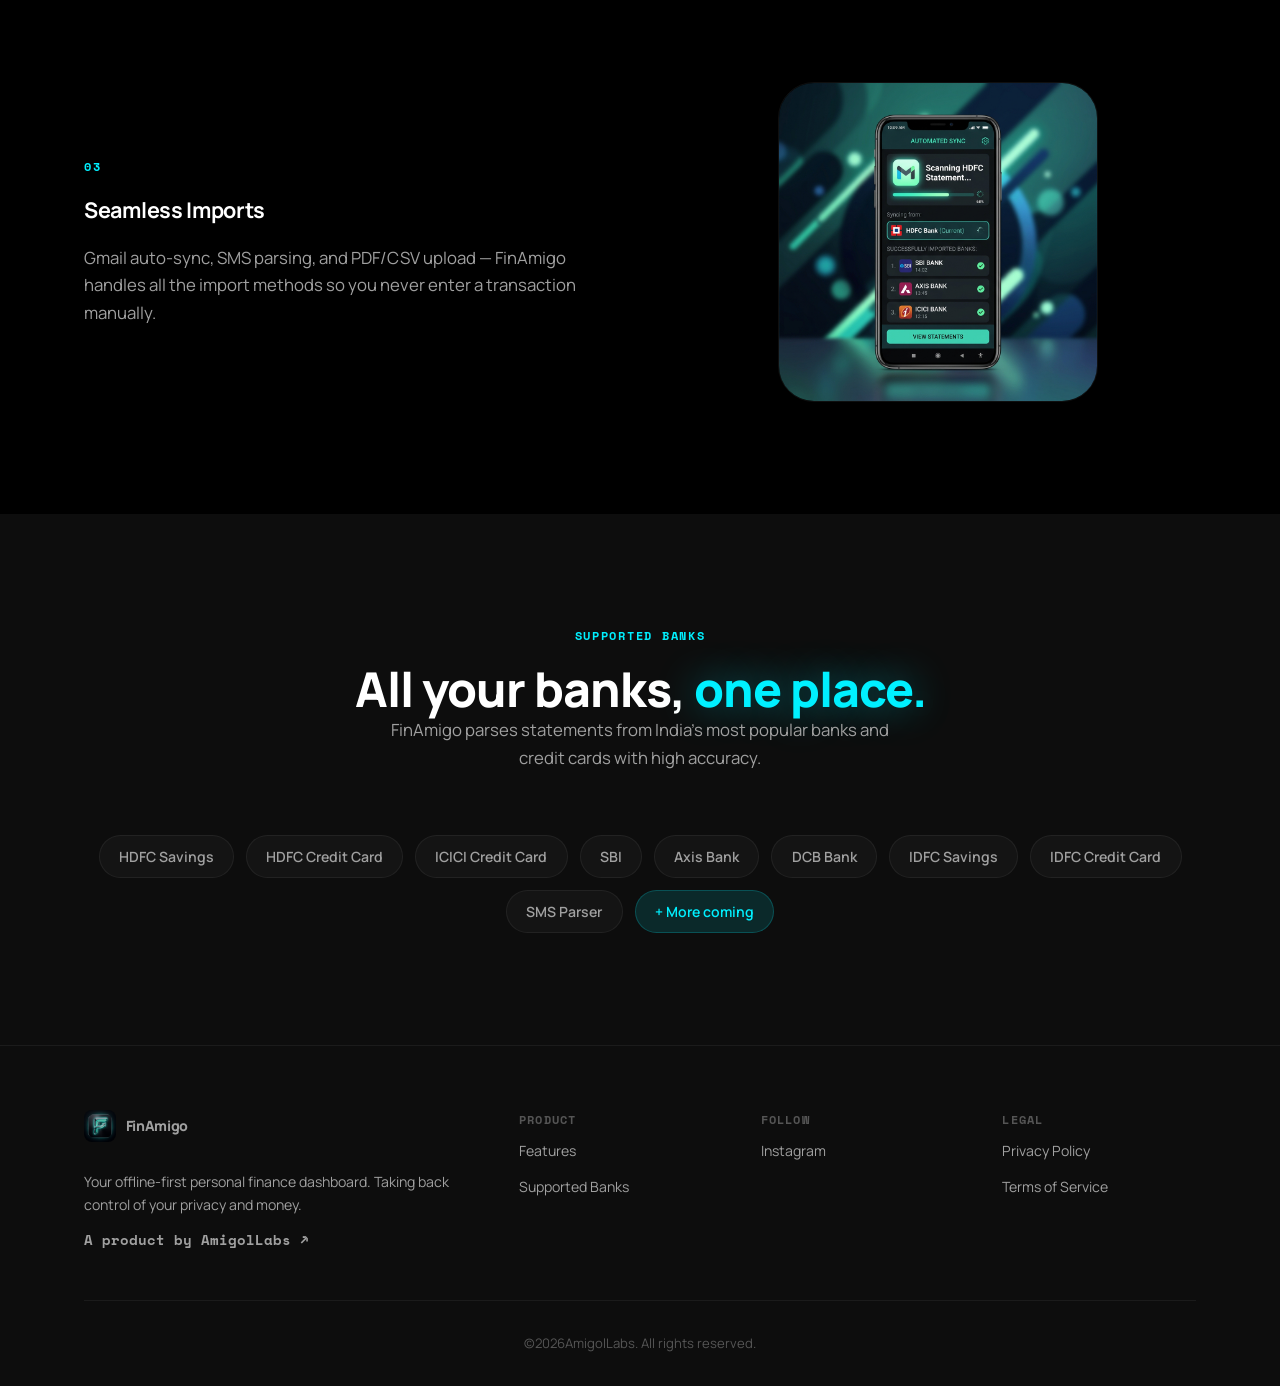
==== commit 8309d55b: "refactor: remove pricing section and navigation links from the landing page" ====
--- a/index.html
+++ b/index.html
@@ -24,7 +24,6 @@
       <div class="nav-links">
         <a href="#features">Features</a>
         <a href="#banks">Banks</a>
-        <a href="#pricing">Pricing</a>
         <a href="#" onclick="alert('Coming soon on Google Play!'); return false;" class="btn btn-primary">Download</a>
       </div>
       <button class="hamburger" id="hamburger" aria-label="Menu">
@@ -34,7 +33,6 @@
     <div class="mobile-menu" id="mobileMenu">
       <a href="#features">Features</a>
       <a href="#banks">Supported Banks</a>
-      <a href="#pricing">Pricing</a>
       <a href="https://amigolabs.in">← AmigolLabs</a>
     </div>
   </nav>
@@ -231,65 +229,7 @@
     </div>
   </section>
 
-  <!-- ── Pricing ────────────────────────────────────────────────────────────── -->
-  <section id="pricing" class="pricing">
-    <div class="container">
-      <div class="section-label fade-up" style="text-align:center">Pricing</div>
-      <h2 class="fade-up">Simple, honest <span class="highlight">pricing.</span></h2>
-      <p class="section-sub fade-up">Start free. Upgrade when you're ready for more intelligence.</p>
-
-      <div class="pricing-grid">
-        <!-- Free -->
-        <div class="pricing-card fade-up">
-          <div class="plan-name">Free</div>
-          <div class="plan-price">₹0<span>/month</span></div>
-          <div class="plan-desc">Everything you need to get started and stay private.</div>
-          <ul class="plan-features">
-            <li><svg viewBox="0 0 24 24" fill="none" stroke="currentColor" stroke-width="2.5" stroke-linecap="round" stroke-linejoin="round"><polyline points="20 6 9 17 4 12"/></svg> Gmail auto-import</li>
-            <li><svg viewBox="0 0 24 24" fill="none" stroke="currentColor" stroke-width="2.5" stroke-linecap="round" stroke-linejoin="round"><polyline points="20 6 9 17 4 12"/></svg> 9+ bank parsers</li>
-            <li><svg viewBox="0 0 24 24" fill="none" stroke="currentColor" stroke-width="2.5" stroke-linecap="round" stroke-linejoin="round"><polyline points="20 6 9 17 4 12"/></svg> Rule-based categorization</li>
-            <li><svg viewBox="0 0 24 24" fill="none" stroke="currentColor" stroke-width="2.5" stroke-linecap="round" stroke-linejoin="round"><polyline points="20 6 9 17 4 12"/></svg> FinAmigo Score™</li>
-            <li><svg viewBox="0 0 24 24" fill="none" stroke="currentColor" stroke-width="2.5" stroke-linecap="round" stroke-linejoin="round"><polyline points="20 6 9 17 4 12"/></svg> Biometric lock</li>
-            <li><svg viewBox="0 0 24 24" fill="none" stroke="currentColor" stroke-width="2.5" stroke-linecap="round" stroke-linejoin="round"><polyline points="20 6 9 17 4 12"/></svg> Unified dashboard</li>
-          </ul>
-          <a href="#" onclick="alert('Coming soon!'); return false;" class="btn btn-secondary plan-cta">Get started free</a>
-        </div>
-
-        <!-- Pro -->
-        <div class="pricing-card pro fade-up">
-          <div class="plan-badge">Most popular</div>
-          <div class="plan-name">Pro</div>
-          <div class="plan-price">₹99<span>/month</span></div>
-          <div class="plan-desc">AI-powered insights for people serious about their finances.</div>
-          <ul class="plan-features">
-            <li><svg viewBox="0 0 24 24" fill="none" stroke="currentColor" stroke-width="2.5" stroke-linecap="round" stroke-linejoin="round"><polyline points="20 6 9 17 4 12"/></svg> Everything in Free</li>
-            <li><svg viewBox="0 0 24 24" fill="none" stroke="currentColor" stroke-width="2.5" stroke-linecap="round" stroke-linejoin="round"><polyline points="20 6 9 17 4 12"/></svg> Gemini AI categorization</li>
-            <li><svg viewBox="0 0 24 24" fill="none" stroke="currentColor" stroke-width="2.5" stroke-linecap="round" stroke-linejoin="round"><polyline points="20 6 9 17 4 12"/></svg> Advanced spending insights</li>
-            <li><svg viewBox="0 0 24 24" fill="none" stroke="currentColor" stroke-width="2.5" stroke-linecap="round" stroke-linejoin="round"><polyline points="20 6 9 17 4 12"/></svg> Merchant deduplication</li>
-            <li><svg viewBox="0 0 24 24" fill="none" stroke="currentColor" stroke-width="2.5" stroke-linecap="round" stroke-linejoin="round"><polyline points="20 6 9 17 4 12"/></svg> Transfer detection</li>
-            <li><svg viewBox="0 0 24 24" fill="none" stroke="currentColor" stroke-width="2.5" stroke-linecap="round" stroke-linejoin="round"><polyline points="20 6 9 17 4 12"/></svg> Priority support</li>
-          </ul>
-          <a href="#" onclick="alert('Coming soon!'); return false;" class="btn btn-primary plan-cta">Get Pro</a>
-        </div>
-
-        <!-- Max -->
-        <div class="pricing-card fade-up">
-          <div class="plan-name">Max</div>
-          <div class="plan-price">₹199<span>/month</span></div>
-          <div class="plan-desc">The complete picture — for those who want it all.</div>
-          <ul class="plan-features">
-            <li><svg viewBox="0 0 24 24" fill="none" stroke="currentColor" stroke-width="2.5" stroke-linecap="round" stroke-linejoin="round"><polyline points="20 6 9 17 4 12"/></svg> Everything in Pro</li>
-            <li><svg viewBox="0 0 24 24" fill="none" stroke="currentColor" stroke-width="2.5" stroke-linecap="round" stroke-linejoin="round"><polyline points="20 6 9 17 4 12"/></svg> Natural language search</li>
-            <li><svg viewBox="0 0 24 24" fill="none" stroke="currentColor" stroke-width="2.5" stroke-linecap="round" stroke-linejoin="round"><polyline points="20 6 9 17 4 12"/></svg> Personalized AI summaries</li>
-            <li><svg viewBox="0 0 24 24" fill="none" stroke="currentColor" stroke-width="2.5" stroke-linecap="round" stroke-linejoin="round"><polyline points="20 6 9 17 4 12"/></svg> Investment tracking</li>
-            <li><svg viewBox="0 0 24 24" fill="none" stroke="currentColor" stroke-width="2.5" stroke-linecap="round" stroke-linejoin="round"><polyline points="20 6 9 17 4 12"/></svg> Goal planning</li>
-            <li><svg viewBox="0 0 24 24" fill="none" stroke="currentColor" stroke-width="2.5" stroke-linecap="round" stroke-linejoin="round"><polyline points="20 6 9 17 4 12"/></svg> Early access to new features</li>
-          </ul>
-          <a href="#" onclick="alert('Coming soon!'); return false;" class="btn btn-secondary plan-cta">Get Max</a>
-        </div>
-      </div>
-    </div>
-  </section>
+
 
   <!-- ── Footer ────────────────────────────────────────────────────────────── -->
   <footer>
@@ -308,7 +248,6 @@
           <ul>
             <li><a href="#features">Features</a></li>
             <li><a href="#banks">Supported Banks</a></li>
-            <li><a href="#pricing">Pricing</a></li>
           </ul>
         </div>
         <div class="footer-col">
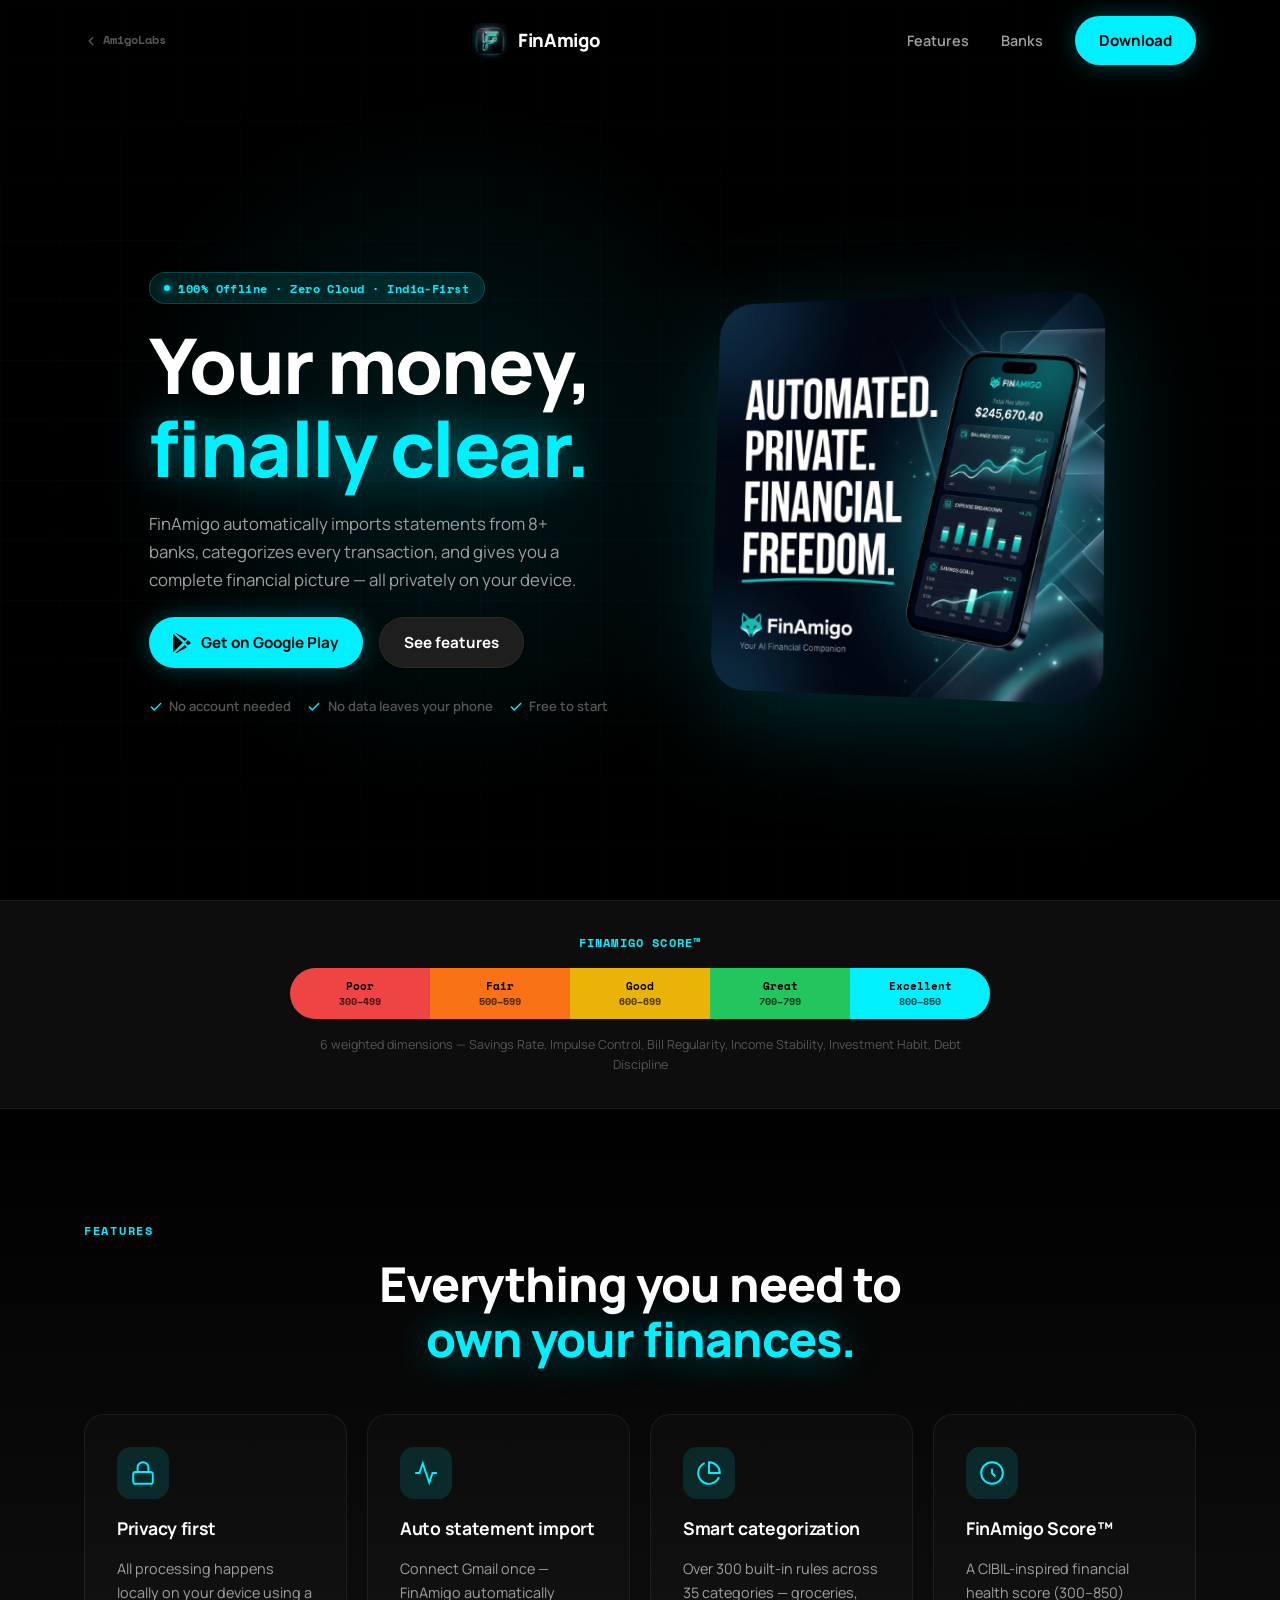
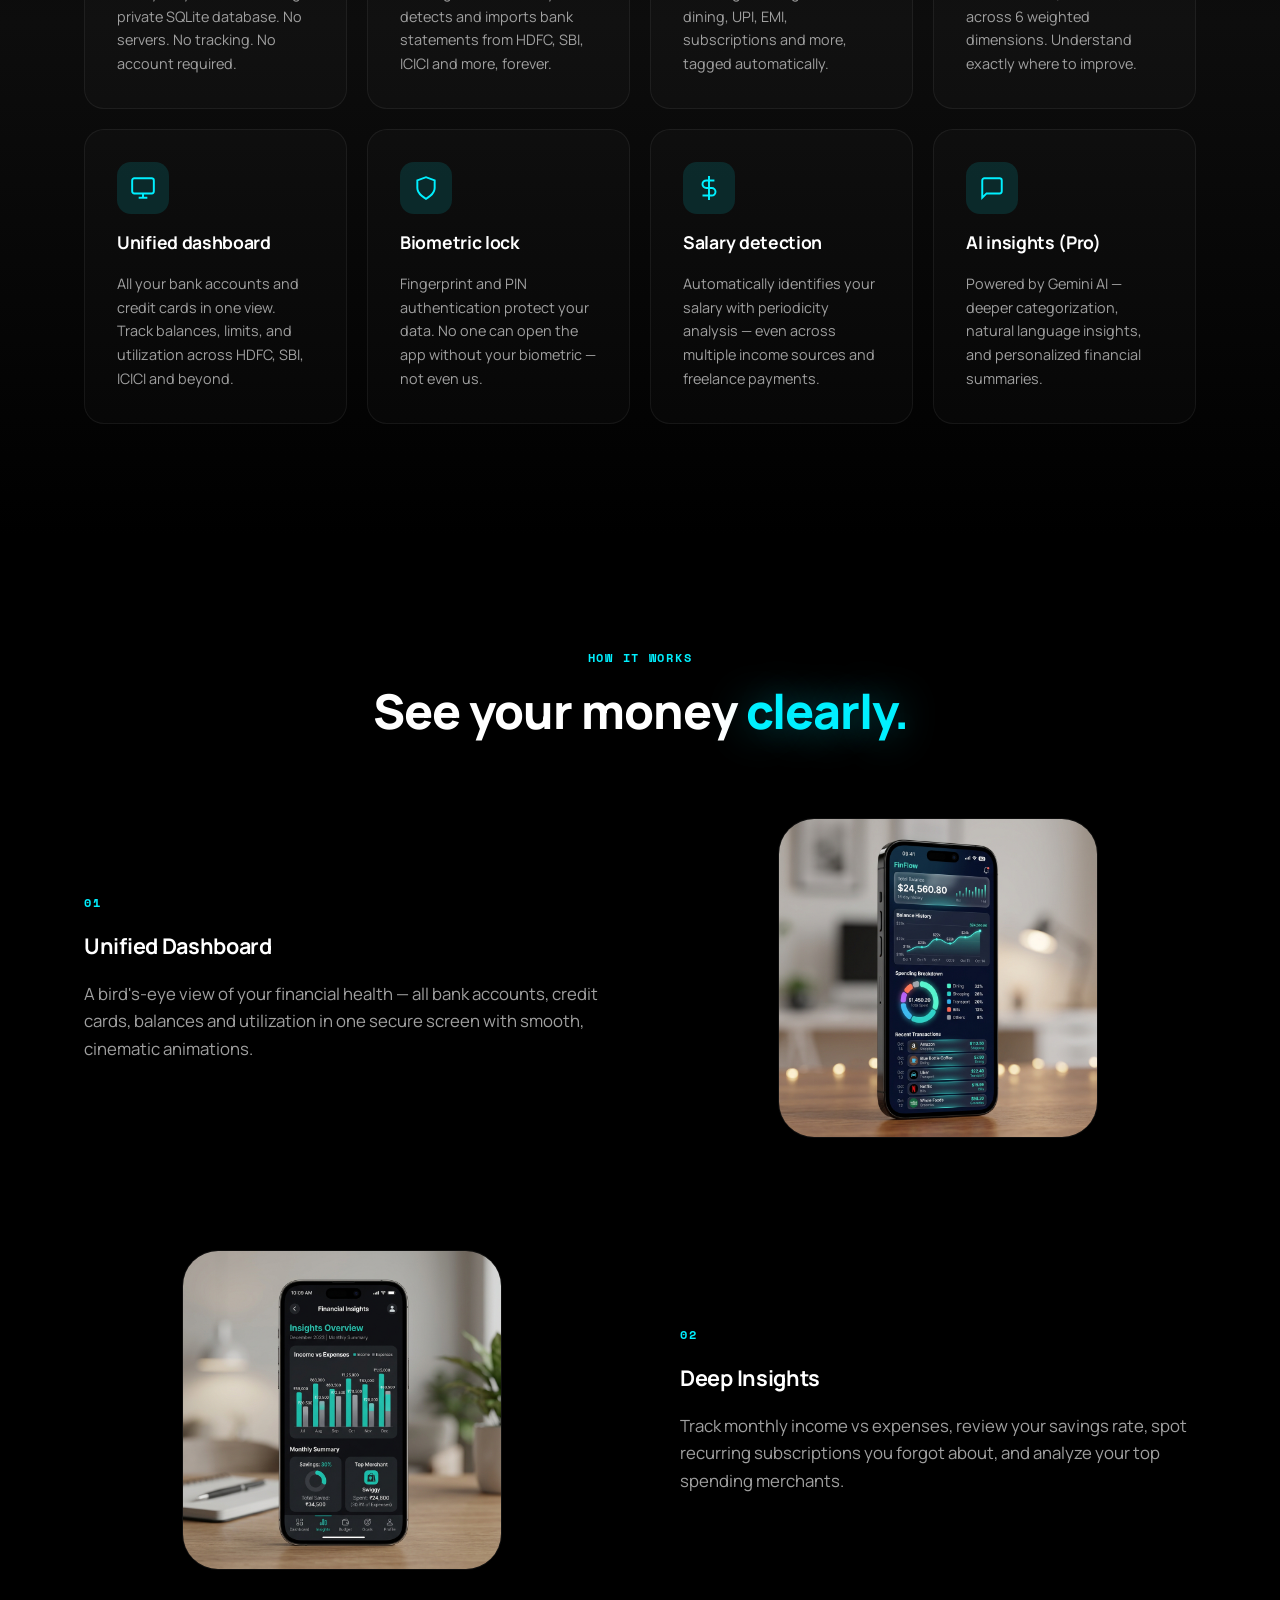
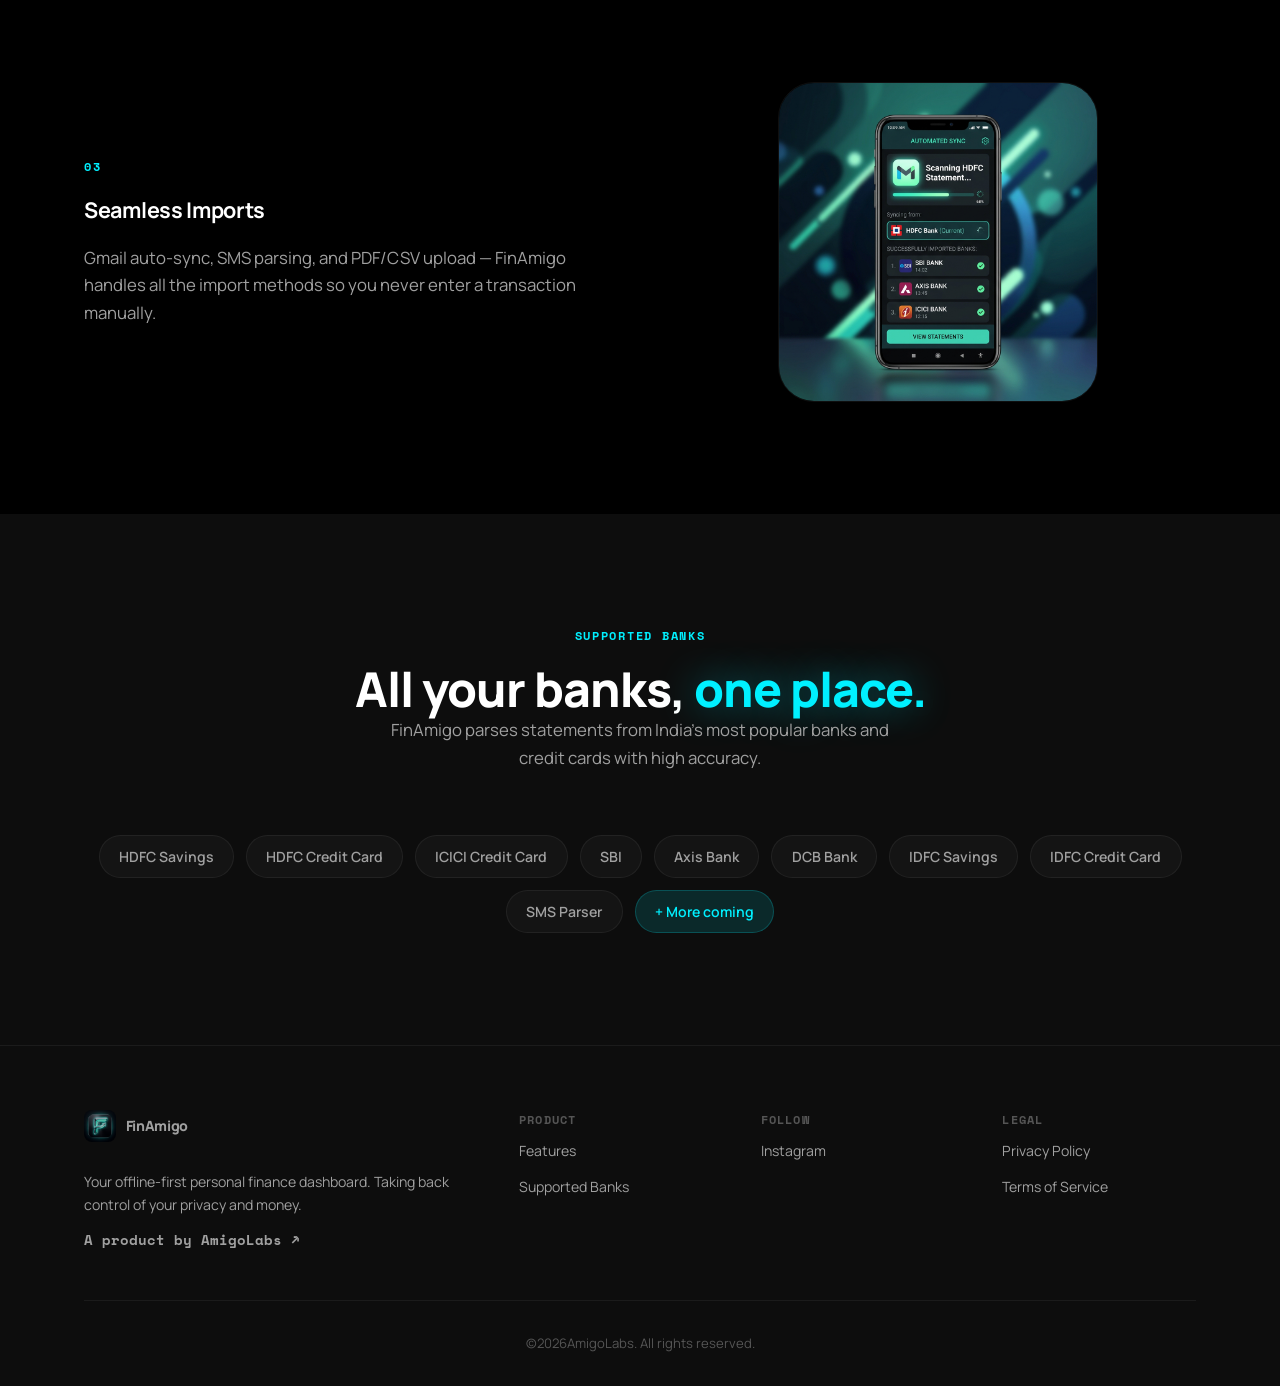
==== commit c963be37: "feat: add SEO meta tags, correct branding to AmigoLabs, and update download toast messaging" ====
--- a/index.html
+++ b/index.html
@@ -5,6 +5,23 @@
   <meta name="viewport" content="width=device-width, initial-scale=1.0">
   <title>FinAmigo — Offline-First Personal Finance for India</title>
   <meta name="description" content="FinAmigo is your privacy-first personal finance dashboard. Auto-import bank statements, track spending, and understand your money — 100% on-device.">
+  <meta name="theme-color" content="#000000">
+  <link rel="canonical" href="https://finamigo.amigolabs.in/">
+
+  <!-- Open Graph -->
+  <meta property="og:type" content="website">
+  <meta property="og:site_name" content="FinAmigo">
+  <meta property="og:title" content="FinAmigo — Offline-First Personal Finance for India">
+  <meta property="og:description" content="Auto-import bank statements, track spending, and understand your money — 100% on-device. No account, no cloud.">
+  <meta property="og:url" content="https://finamigo.amigolabs.in/">
+  <meta property="og:image" content="https://finamigo.amigolabs.in/assets/images/feature_banner.png">
+
+  <!-- Twitter -->
+  <meta name="twitter:card" content="summary_large_image">
+  <meta name="twitter:title" content="FinAmigo — Offline-First Personal Finance for India">
+  <meta name="twitter:description" content="Auto-import bank statements, track spending, and understand your money — 100% on-device. No account, no cloud.">
+  <meta name="twitter:image" content="https://finamigo.amigolabs.in/assets/images/feature_banner.png">
+
   <link rel="stylesheet" href="css/style.css">
   <link rel="icon" type="image/png" href="assets/images/app_icon.png">
 </head>
@@ -15,7 +32,7 @@
     <div class="container nav-content">
       <a href="https://amigolabs.in" class="org-link">
         <svg width="14" height="14" viewBox="0 0 24 24" fill="none" stroke="currentColor" stroke-width="2.5" stroke-linecap="round" stroke-linejoin="round"><polyline points="15 18 9 12 15 6"/></svg>
-        AmigolLabs
+        AmigoLabs
       </a>
       <a href="#" class="logo">
         <img src="assets/images/app_icon.png" alt="FinAmigo">
@@ -24,7 +41,7 @@
       <div class="nav-links">
         <a href="#features">Features</a>
         <a href="#banks">Banks</a>
-        <a href="#" onclick="alert('Coming soon on Google Play!'); return false;" class="btn btn-primary">Download</a>
+        <a href="#" data-toast="Coming soon on Google Play — follow @finamigox for launch updates!" class="btn btn-primary">Download</a>
       </div>
       <button class="hamburger" id="hamburger" aria-label="Menu">
         <span></span><span></span><span></span>
@@ -33,7 +50,9 @@
     <div class="mobile-menu" id="mobileMenu">
       <a href="#features">Features</a>
       <a href="#banks">Supported Banks</a>
-      <a href="https://amigolabs.in">← AmigolLabs</a>
+      <a href="privacy.html">Privacy Policy</a>
+      <a href="terms.html">Terms of Service</a>
+      <a href="https://amigolabs.in">← AmigoLabs</a>
     </div>
   </nav>
 
@@ -48,9 +67,9 @@
           100% Offline · Zero Cloud · India-First
         </div>
         <h1>Your money,<br><span class="highlight">finally clear.</span></h1>
-        <p>FinAmigo automatically imports statements from 9+ banks, categorizes every transaction, and gives you a complete financial picture — all privately on your device.</p>
+        <p>FinAmigo automatically imports statements from 8+ banks, categorizes every transaction, and gives you a complete financial picture — all privately on your device.</p>
         <div class="cta-group">
-          <a href="#" onclick="alert('Coming soon on Google Play!'); return false;" class="btn btn-primary">
+          <a href="#" data-toast="Coming soon on Google Play — follow @finamigox for launch updates!" class="btn btn-primary">
             <svg width="20" height="20" viewBox="0 0 24 24" fill="currentColor"><path d="M3.18 23.76c.3.17.64.24.99.2l12.6-6.95-2.54-2.54-11.05 9.29zM.17 1.04C.07 1.3 0 1.6 0 1.94v20.12c0 .34.06.64.17.9l.09.09 11.27-11.27v-.27L.26.95.17 1.04zM20.65 10.48l-2.93-1.65-2.83 2.83 2.83 2.83 2.95-1.66c.84-.47.84-1.24-.02-1.35zM4.17.24l12.6 6.96-2.54 2.54L3.18.45c.3-.38.7-.4.99-.21z"/></svg>
             Get on Google Play
           </a>
@@ -241,7 +260,7 @@
             FinAmigo
           </a>
           <p>Your offline-first personal finance dashboard. Taking back control of your privacy and money.</p>
-          <a href="https://amigolabs.in" class="org-back">A product by AmigolLabs ↗</a>
+          <a href="https://amigolabs.in" class="org-back">A product by AmigoLabs ↗</a>
         </div>
         <div class="footer-col">
           <h5>Product</h5>
@@ -265,7 +284,7 @@
         </div>
       </div>
       <div class="footer-bottom">
-        &copy; <span id="year"></span> AmigolLabs. All rights reserved.
+        &copy; <span id="year"></span> AmigoLabs. All rights reserved.
       </div>
     </div>
   </footer>
--- a/css/style.css
+++ b/css/style.css
@@ -460,90 +460,6 @@
   background: var(--teal-dim);
 }
 
-/* ── Pricing ─────────────────────────────────────────────────────────────── */
-.pricing { background: var(--bg); }
-.pricing h2 { margin-bottom: 0; }
-
-.pricing-grid {
-  display: grid;
-  grid-template-columns: repeat(3, 1fr);
-  gap: 1.25rem;
-  margin-top: 1rem;
-  align-items: start;
-}
-.pricing-card {
-  border-radius: 24px;
-  border: 1px solid var(--border);
-  background: var(--surface-1);
-  padding: 2.25rem;
-  display: flex;
-  flex-direction: column;
-  gap: 1.25rem;
-  position: relative;
-  transition: transform 0.3s var(--ease), border-color 0.3s;
-}
-.pricing-card:hover { transform: translateY(-6px); }
-.pricing-card.pro {
-  border-color: var(--border-teal);
-  background: linear-gradient(135deg, rgba(0,240,255,0.06) 0%, var(--surface-1) 60%);
-  box-shadow: 0 0 40px rgba(0,240,255,0.08);
-}
-.plan-badge {
-  position: absolute;
-  top: -14px;
-  left: 50%;
-  transform: translateX(-50%);
-  background: var(--teal);
-  color: #000;
-  font-size: 0.72rem;
-  font-weight: 800;
-  font-family: var(--mono);
-  letter-spacing: 0.08em;
-  text-transform: uppercase;
-  padding: 0.3rem 1rem;
-  border-radius: 50px;
-  white-space: nowrap;
-}
-.plan-name {
-  font-size: 0.75rem;
-  font-weight: 700;
-  font-family: var(--mono);
-  letter-spacing: 0.12em;
-  text-transform: uppercase;
-  color: var(--text-3);
-}
-.plan-price {
-  font-size: 2.5rem;
-  font-weight: 800;
-  font-family: var(--mono);
-  color: var(--text-1);
-  letter-spacing: -1px;
-  line-height: 1;
-}
-.plan-price span { font-size: 0.95rem; font-weight: 400; color: var(--text-3); letter-spacing: 0; }
-.plan-desc { font-size: 0.88rem; }
-
-.plan-features {
-  list-style: none;
-  display: flex;
-  flex-direction: column;
-  gap: 0.7rem;
-  flex: 1;
-}
-.plan-features li {
-  display: flex;
-  align-items: center;
-  gap: 0.6rem;
-  font-size: 0.88rem;
-  color: var(--text-2);
-}
-.plan-features svg {
-  width: 15px; height: 15px;
-  color: var(--teal);
-  flex-shrink: 0;
-}
-.plan-cta { margin-top: auto; justify-content: center; }
-
 /* ── Footer ──────────────────────────────────────────────────────────────── */
 footer {
   background: var(--surface-1);
@@ -587,6 +503,55 @@
   color: var(--text-3);
 }
 
+/* ── Legal Pages ─────────────────────────────────────────────────────────── */
+.legal-content {
+  max-width: 780px;
+  margin: 0 auto;
+  padding: 6rem 1.5rem 5rem;
+}
+.legal-content h1 {
+  font-size: clamp(2rem, 5vw, 3.2rem);
+  margin-bottom: 0.4rem;
+}
+.legal-content h2 {
+  font-size: 1.15rem;
+  font-weight: 700;
+  text-align: left;
+  color: var(--text-1);
+  margin: 2.2rem 0 0.6rem;
+  letter-spacing: 0;
+}
+.legal-content p {
+  margin-bottom: 0.9rem;
+  line-height: 1.75;
+}
+.legal-content ul {
+  padding-left: 1.4rem;
+  margin-bottom: 0.9rem;
+  display: flex;
+  flex-direction: column;
+  gap: 0.45rem;
+}
+.legal-content li {
+  color: var(--text-2);
+  line-height: 1.7;
+  font-size: 1.02rem;
+}
+.legal-content strong { color: var(--text-1); }
+.legal-content a { color: var(--teal); text-decoration: none; }
+.legal-content a:hover { text-decoration: underline; }
+.last-updated {
+  font-size: 0.85rem;
+  color: var(--text-3);
+  font-family: var(--mono);
+  margin-bottom: 2.5rem;
+}
+.legal-divider {
+  border: none;
+  border-top: 1px solid var(--border);
+  margin: 2.5rem 0;
+}
+
 /* ── Animations ──────────────────────────────────────────────────────────── */
 .fade-up {
   opacity: 0;
@@ -600,12 +565,9 @@
 .feature-grid .fade-up:nth-child(4) { transition-delay: 0.15s; }
 .feature-grid .fade-up:nth-child(5) { transition-delay: 0.20s; }
 .feature-grid .fade-up:nth-child(6) { transition-delay: 0.25s; }
-.pricing-grid .fade-up:nth-child(2) { transition-delay: 0.08s; }
-.pricing-grid .fade-up:nth-child(3) { transition-delay: 0.16s; }
 
 /* ── Responsive ──────────────────────────────────────────────────────────── */
 @media (max-width: 1000px) {
-  .pricing-grid   { grid-template-columns: 1fr; max-width: 420px; margin-inline: auto; }
   .footer-content { grid-template-columns: 1fr 1fr; }
 }
 
@@ -628,3 +590,25 @@
   .score-track { font-size: 0.6rem; }
   .footer-content { grid-template-columns: 1fr; }
 }
+
+/* ── Toast ───────────────────────────────────────────────────────────────── */
+.toast {
+  position: fixed;
+  left: 50%;
+  bottom: 2rem;
+  transform: translate(-50%, 1.5rem);
+  max-width: min(90vw, 420px);
+  background: var(--surface-2);
+  border: 1px solid var(--border-teal);
+  color: var(--text-1);
+  font-size: 0.9rem;
+  text-align: center;
+  padding: 0.85rem 1.4rem;
+  border-radius: 14px;
+  box-shadow: 0 12px 40px rgba(0,0,0,0.5), 0 0 24px var(--teal-dim);
+  opacity: 0;
+  pointer-events: none;
+  z-index: 1000;
+  transition: opacity 0.3s var(--ease), transform 0.3s var(--ease);
+}
+.toast.show { opacity: 1; transform: translate(-50%, 0); }
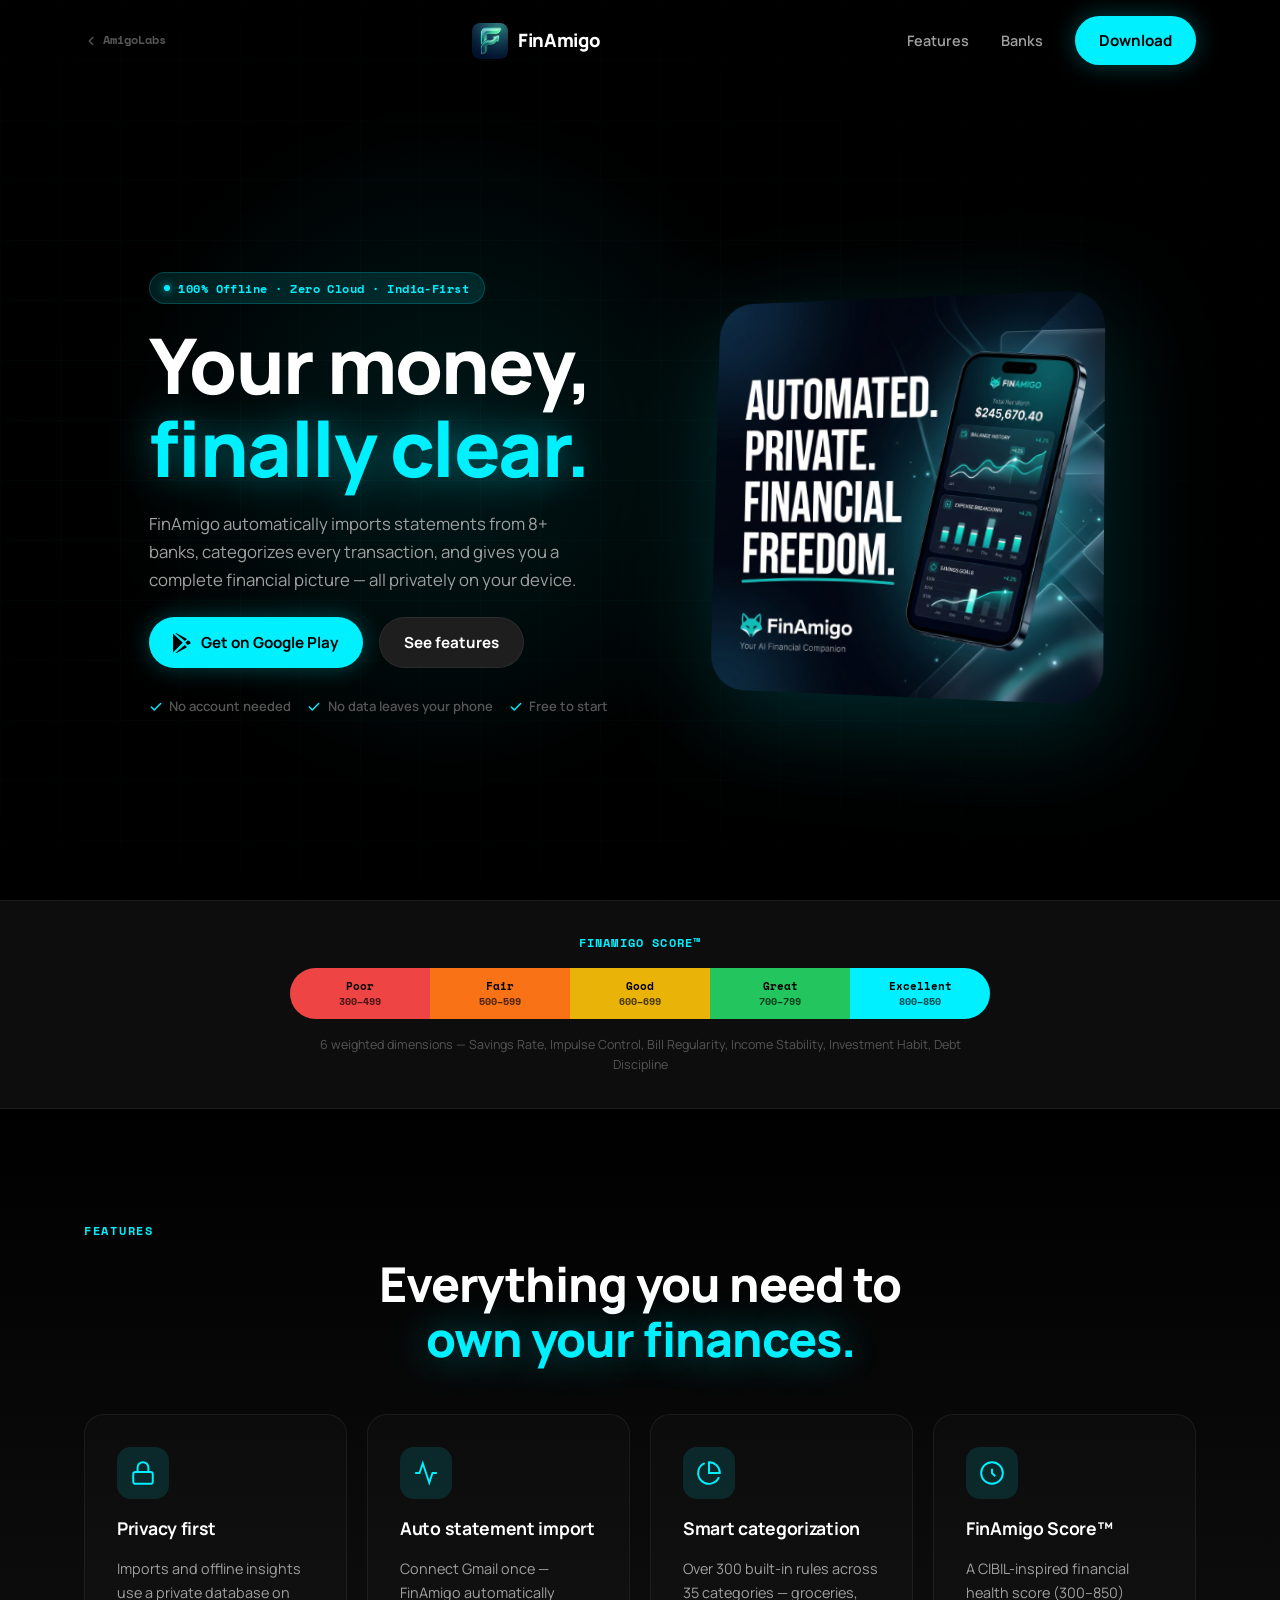
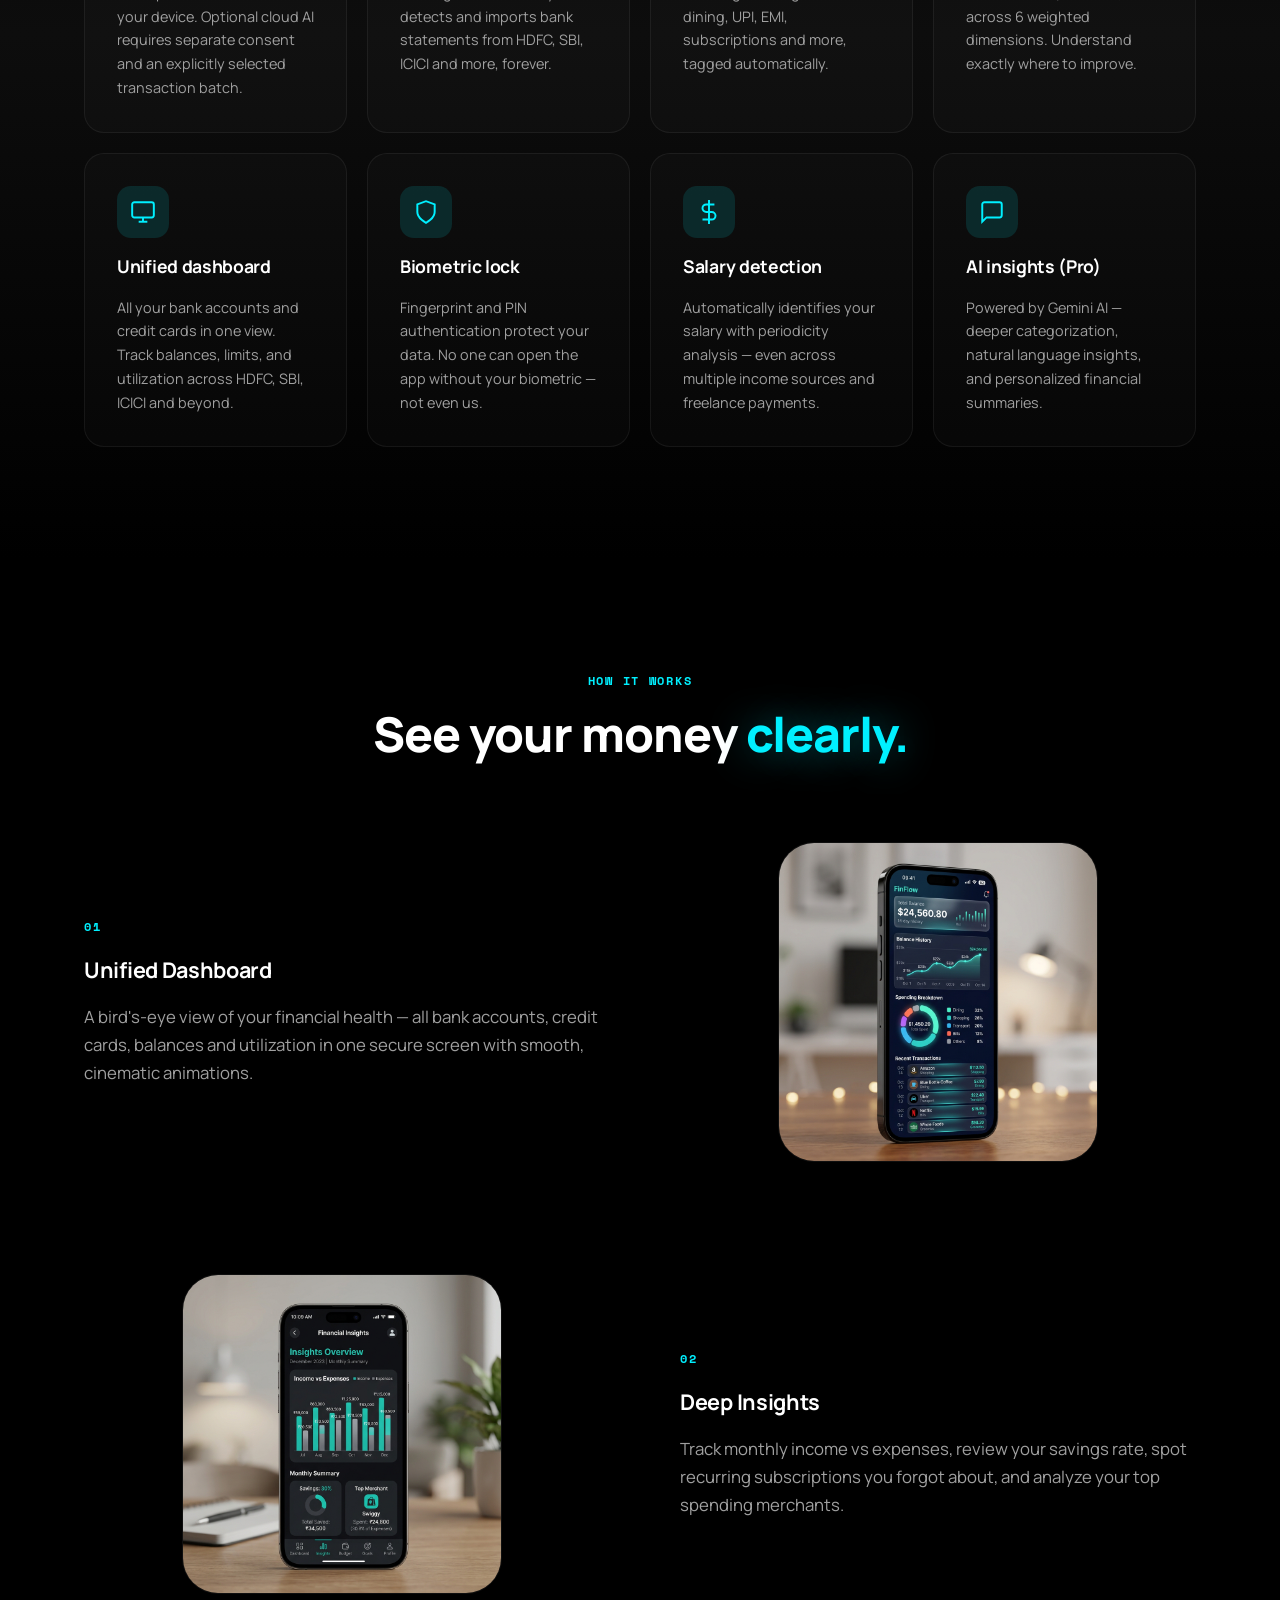
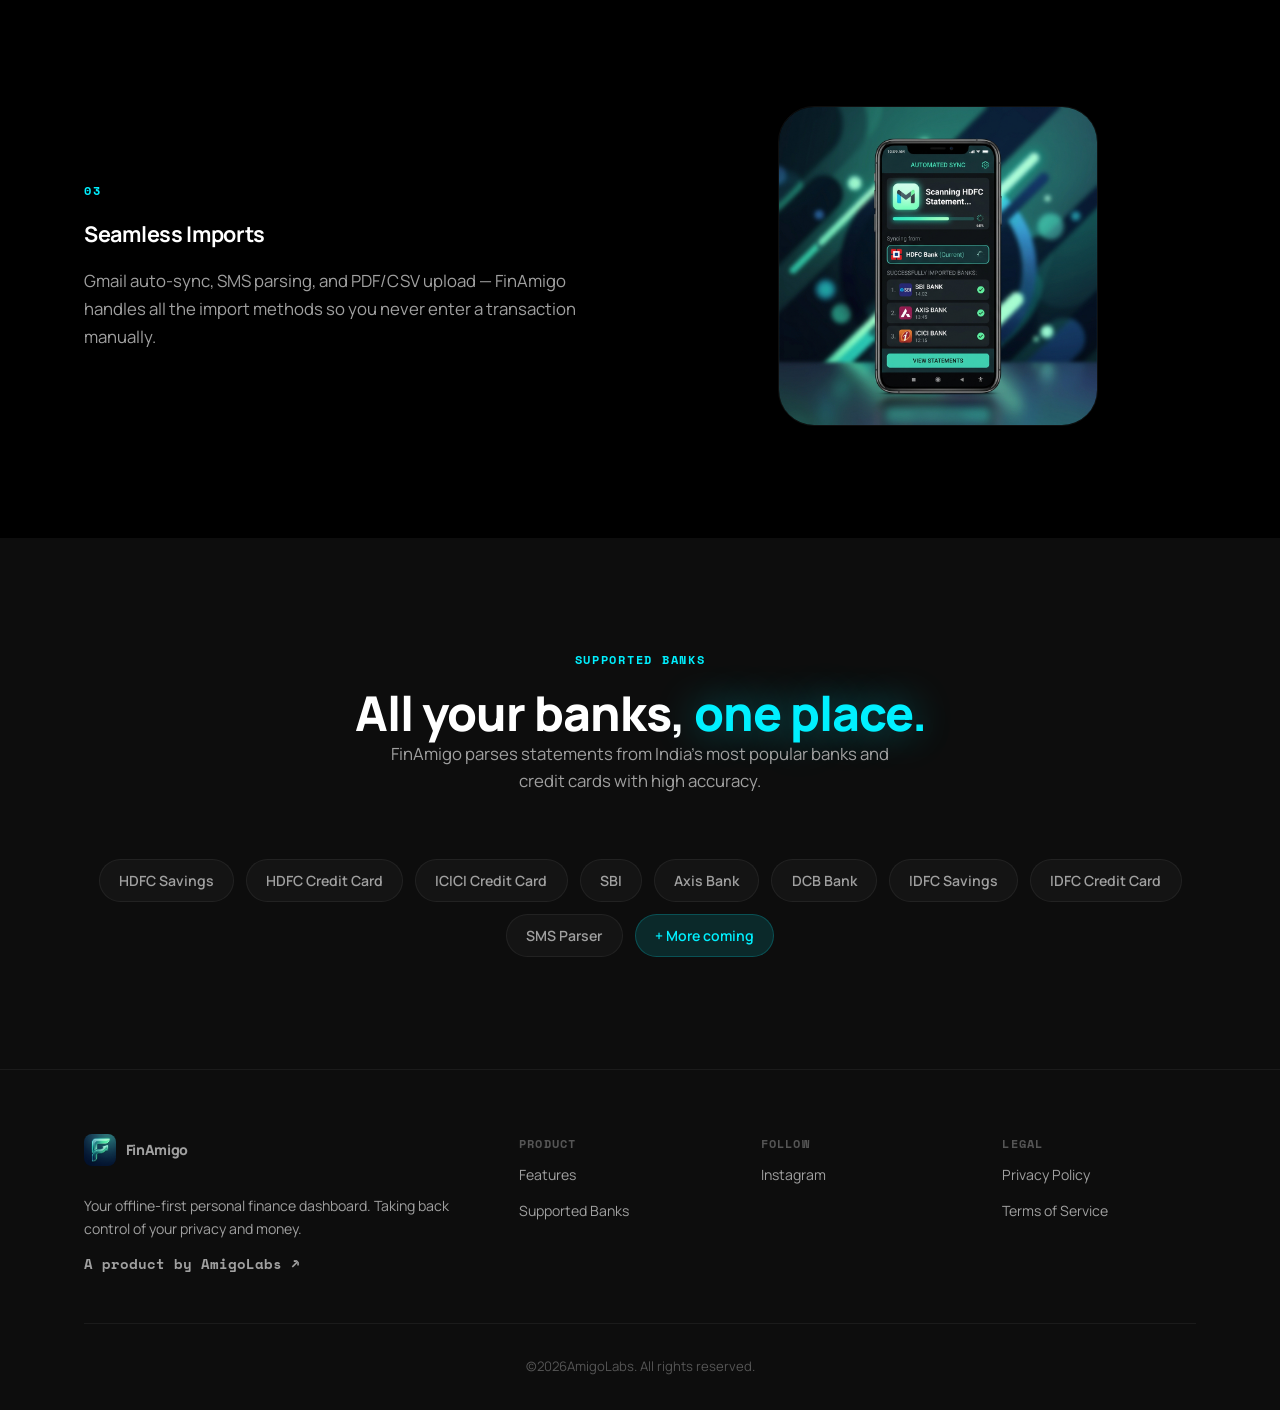
==== commit da19c0dc: "docs: update terms, privacy policy, and website copy to include optional cloud AI features" ====
--- a/index.html
+++ b/index.html
@@ -4,7 +4,7 @@
   <meta charset="UTF-8">
   <meta name="viewport" content="width=device-width, initial-scale=1.0">
   <title>FinAmigo — Offline-First Personal Finance for India</title>
-  <meta name="description" content="FinAmigo is your privacy-first personal finance dashboard. Auto-import bank statements, track spending, and understand your money — 100% on-device.">
+  <meta name="description" content="FinAmigo is your privacy-first personal finance dashboard. Auto-import bank statements, track spending, and understand your money — offline-first, with optional cloud AI.">
   <meta name="theme-color" content="#000000">
   <link rel="canonical" href="https://finamigo.amigolabs.in/">
 
@@ -12,18 +12,19 @@
   <meta property="og:type" content="website">
   <meta property="og:site_name" content="FinAmigo">
   <meta property="og:title" content="FinAmigo — Offline-First Personal Finance for India">
-  <meta property="og:description" content="Auto-import bank statements, track spending, and understand your money — 100% on-device. No account, no cloud.">
+  <meta property="og:description" content="Auto-import bank statements, track spending, and understand your money — Offline-first, with optional cloud AI you control.">
   <meta property="og:url" content="https://finamigo.amigolabs.in/">
   <meta property="og:image" content="https://finamigo.amigolabs.in/assets/images/feature_banner.png">
 
   <!-- Twitter -->
   <meta name="twitter:card" content="summary_large_image">
   <meta name="twitter:title" content="FinAmigo — Offline-First Personal Finance for India">
-  <meta name="twitter:description" content="Auto-import bank statements, track spending, and understand your money — 100% on-device. No account, no cloud.">
+  <meta name="twitter:description" content="Auto-import bank statements, track spending, and understand your money — Offline-first, with optional cloud AI you control.">
   <meta name="twitter:image" content="https://finamigo.amigolabs.in/assets/images/feature_banner.png">
 
   <link rel="stylesheet" href="css/style.css">
   <link rel="icon" type="image/png" href="assets/images/app_icon.png">
+  <link rel="apple-touch-icon" href="assets/images/app_icon.png">
 </head>
 <body>
 
@@ -34,7 +35,7 @@
         <svg width="14" height="14" viewBox="0 0 24 24" fill="none" stroke="currentColor" stroke-width="2.5" stroke-linecap="round" stroke-linejoin="round"><polyline points="15 18 9 12 15 6"/></svg>
         AmigoLabs
       </a>
-      <a href="#" class="logo">
+      <a href="index.html" class="logo">
         <img src="assets/images/app_icon.png" alt="FinAmigo">
         FinAmigo
       </a>
@@ -124,7 +125,7 @@
             <svg viewBox="0 0 24 24" fill="none" stroke="currentColor" stroke-width="1.8"><rect x="3" y="11" width="18" height="11" rx="2"/><path d="M7 11V7a5 5 0 0 1 10 0v4"/></svg>
           </div>
           <h3>Privacy first</h3>
-          <p>All processing happens locally on your device using a private SQLite database. No servers. No tracking. No account required.</p>
+          <p>Imports and offline insights use a private database on your device. Optional cloud AI requires separate consent and an explicitly selected transaction batch.</p>
         </div>
 
         <div class="feature-card fade-up">
@@ -255,7 +256,7 @@
     <div class="container">
       <div class="footer-content">
         <div class="footer-col brand-col">
-          <a href="#" class="logo" style="margin-bottom:1rem;">
+          <a href="index.html" class="logo" style="margin-bottom:1rem;">
             <img src="assets/images/app_icon.png" alt="FinAmigo" style="height:32px; border-radius:8px;">
             FinAmigo
           </a>
